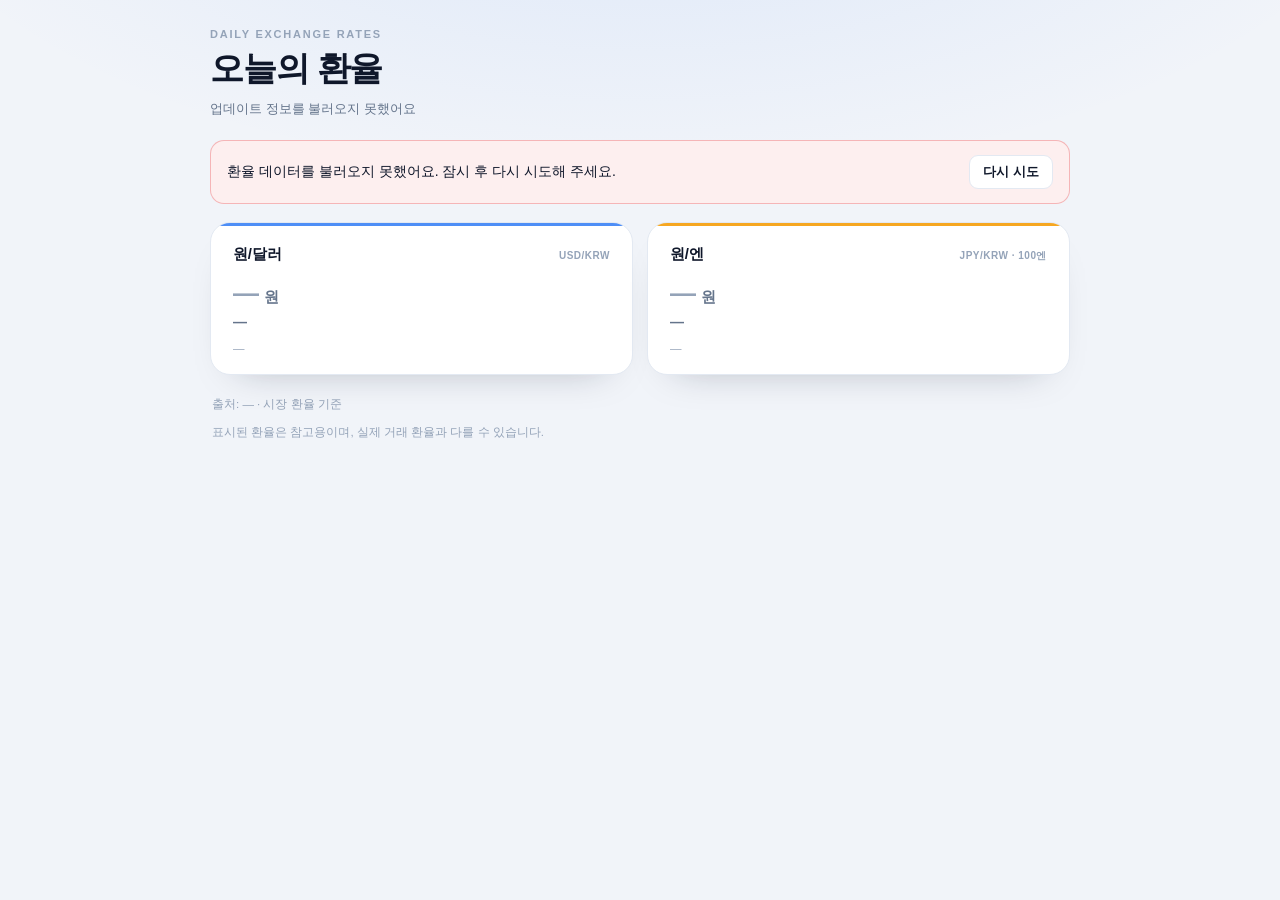
==== site/index.html @ 8db801b7 "feat: add 1-year and 3-year rate history" ====
<!doctype html>
<html lang="ko">
  <head>
    <meta charset="utf-8" />
    <meta
      name="viewport"
      content="width=device-width, initial-scale=1, viewport-fit=cover"
    />
    <meta name="theme-color" content="#0b1220" />
    <meta name="apple-mobile-web-app-capable" content="yes" />
    <meta name="apple-mobile-web-app-title" content="오늘의 환율" />
    <meta
      name="apple-mobile-web-app-status-bar-style"
      content="black-translucent"
    />
    <meta
      name="description"
      content="원/달러와 원/엔(100엔) 환율을 매일 확인하는 대시보드"
    />
    <title>오늘의 환율</title>
    <link rel="manifest" href="manifest.webmanifest" />
    <link rel="icon" href="icon.svg" type="image/svg+xml" />
    <link rel="apple-touch-icon" href="apple-touch-icon.png" />
    <link rel="stylesheet" href="styles.css" />
  </head>
  <body>
    <main class="shell">
      <header class="hero">
        <div>
          <p class="eyebrow">DAILY EXCHANGE RATES</p>
          <h1>오늘의 환율</h1>
          <p class="stamp" id="stamp" aria-live="polite">불러오는 중…</p>
        </div>
        <span class="source-badge" id="source-badge" hidden></span>
      </header>

      <div class="error" id="error" role="alert" hidden>
        <span id="error-text">환율 데이터를 불러오지 못했어요.</span>
        <button type="button" id="retry">다시 시도</button>
      </div>

      <section class="cards" aria-label="오늘의 환율">
        <article class="card card--usd">
          <div class="card-head">
            <h2>원/달러</h2>
            <span class="code">USD/KRW</span>
          </div>
          <p class="rate">
            <span id="usd-rate" class="placeholder">—</span><span class="unit">원</span>
          </p>
          <p class="delta flat" id="usd-delta">—</p>
          <p class="card-meta" id="usd-meta">—</p>
        </article>

        <article class="card card--jpy">
          <div class="card-head">
            <h2>원/엔</h2>
            <span class="code">JPY/KRW · 100엔</span>
          </div>
          <p class="rate">
            <span id="jpy-rate" class="placeholder">—</span><span class="unit">원</span>
          </p>
          <p class="delta flat" id="jpy-delta">—</p>
          <p class="card-meta" id="jpy-meta">—</p>
        </article>
      </section>

      <section class="panel chart-panel" id="chart-panel" aria-label="환율 추이">
        <div class="panel-head">
          <div>
            <h2>최근 추이</h2>
            <p class="panel-sub" id="range-label">최근 30일</p>
          </div>
          <div class="segmented" role="group" aria-label="기간 선택">
            <button type="button" data-range="30" class="active">30일</button>
            <button type="button" data-range="90">90일</button>
            <button type="button" data-range="365">1년</button>
            <button type="button" data-range="1095">3년</button>
          </div>
        </div>

        <div class="chart-block">
          <div class="chart-head">
            <p class="chart-name">
              <span class="dot dot--usd"></span>
              <span>원/달러</span>
              <strong id="legend-usd">—</strong>
            </p>
            <p class="chart-range" id="range-usd">—</p>
          </div>
          <div class="chart-wrap">
            <svg
              id="chart-usd"
              class="chart-svg"
              role="img"
              aria-label="원/달러 최근 환율 추이 선 그래프"
              viewBox="0 0 720 180"
            ></svg>
            <div class="chart-tooltip" id="tooltip-usd" hidden></div>
            <p class="chart-empty" id="empty-usd" hidden>
              표시할 데이터가 아직 충분하지 않아요.
            </p>
          </div>
        </div>

        <div class="chart-block">
          <div class="chart-head">
            <p class="chart-name">
              <span class="dot dot--jpy"></span>
              <span>원/엔</span>
              <span class="chart-unit">100엔</span>
              <strong id="legend-jpy">—</strong>
            </p>
            <p class="chart-range" id="range-jpy">—</p>
          </div>
          <div class="chart-wrap">
            <svg
              id="chart-jpy"
              class="chart-svg"
              role="img"
              aria-label="원/엔 최근 환율 추이 선 그래프"
              viewBox="0 0 720 180"
            ></svg>
            <div class="chart-tooltip" id="tooltip-jpy" hidden></div>
            <p class="chart-empty" id="empty-jpy" hidden>
              표시할 데이터가 아직 충분하지 않아요.
            </p>
          </div>
        </div>

        <div class="chart-axis">
          <span id="axis-start">—</span>
          <span id="axis-mid" hidden>—</span>
          <span id="axis-end">—</span>
        </div>
      </section>

      <footer class="foot">
        <p>
          출처: <span id="source-text">—</span> · 시장 환율 기준<br />
          <span id="source-note" hidden
            >ECB 고시환율을 사용했습니다. 실제 은행 매매기준율과 차이가 있을 수
            있습니다.</span
          >
        </p>
        <p>표시된 환율은 참고용이며, 실제 거래 환율과 다를 수 있습니다.</p>
      </footer>
    </main>

    <script src="app.js"></script>
  </body>
</html>
---- site/styles.css ----
:root {
  color-scheme: light dark;

  --bg: #f1f4f9;
  --bg-glow: rgba(59, 130, 246, 0.12);
  --panel: #ffffff;
  --panel-soft: #f6f8fc;
  --text: #0f172a;
  --muted: #64748b;
  --faint: #94a3b8;
  --border: #e3e9f2;
  --shadow: 0 18px 40px -28px rgba(15, 23, 42, 0.35);

  --up: #e5484d;
  --down: #2f6fed;
  --flat: #64748b;

  --usd: #3b82f6;
  --jpy: #f59e0b;

  --chart-grid: rgba(100, 116, 139, 0.18);
  --tooltip-bg: #0f172a;
  --tooltip-text: #f8fafc;

  --font: -apple-system, BlinkMacSystemFont, "Apple SD Gothic Neo",
    "Pretendard", "Noto Sans KR", "Segoe UI", sans-serif;
}

@media (prefers-color-scheme: dark) {
  :root {
    --bg: #08101d;
    --bg-glow: rgba(59, 130, 246, 0.18);
    --panel: #121b2b;
    --panel-soft: #172234;
    --text: #e8eefc;
    --muted: #96a5bd;
    --faint: #6f809c;
    --border: #233149;
    --shadow: 0 20px 45px -30px rgba(0, 0, 0, 0.9);

    --up: #ff6369;
    --down: #6b9bff;
    --flat: #96a5bd;

    --usd: #60a5fa;
    --jpy: #fbbf24;

    --chart-grid: rgba(150, 165, 189, 0.16);
    --tooltip-bg: #e8eefc;
    --tooltip-text: #0f172a;
  }
}

* {
  box-sizing: border-box;
}

html {
  -webkit-text-size-adjust: 100%;
}

body {
  margin: 0;
  min-height: 100vh;
  font-family: var(--font);
  color: var(--text);
  background:
    radial-gradient(1100px 520px at 50% -180px, var(--bg-glow), transparent 70%),
    var(--bg);
  -webkit-font-smoothing: antialiased;
  -webkit-tap-highlight-color: transparent;
}

button {
  font: inherit;
  color: inherit;
  cursor: pointer;
}

.shell {
  width: 100%;
  max-width: 900px;
  margin: 0 auto;
  padding-top: max(28px, env(safe-area-inset-top));
  padding-right: max(20px, env(safe-area-inset-right));
  padding-bottom: max(36px, env(safe-area-inset-bottom));
  padding-left: max(20px, env(safe-area-inset-left));
}

/* Header */

.hero {
  display: flex;
  align-items: flex-start;
  justify-content: space-between;
  gap: 16px;
  margin-bottom: 22px;
}

.eyebrow {
  margin: 0 0 6px;
  font-size: 11px;
  font-weight: 700;
  letter-spacing: 0.16em;
  color: var(--faint);
}

h1 {
  margin: 0;
  font-size: clamp(27px, 5vw, 34px);
  font-weight: 750;
  letter-spacing: -0.035em;
}

.stamp {
  margin: 8px 0 0;
  font-size: 13px;
  color: var(--muted);
  font-variant-numeric: tabular-nums;
}

.source-badge {
  flex: none;
  margin-top: 6px;
  padding: 6px 11px;
  border: 1px solid var(--border);
  border-radius: 999px;
  background: var(--panel);
  font-size: 11px;
  font-weight: 650;
  color: var(--muted);
  white-space: nowrap;
}

/* Error banner */

.error {
  display: flex;
  flex-wrap: wrap;
  align-items: center;
  justify-content: space-between;
  gap: 12px;
  margin-bottom: 18px;
  padding: 14px 16px;
  border: 1px solid color-mix(in srgb, var(--up) 35%, transparent);
  border-radius: 14px;
  background: color-mix(in srgb, var(--up) 9%, var(--panel));
  color: var(--text);
  font-size: 14px;
}

.error button {
  padding: 7px 13px;
  border: 1px solid var(--border);
  border-radius: 9px;
  background: var(--panel);
  font-size: 13px;
  font-weight: 650;
}

/* Rate cards */

.cards {
  display: grid;
  grid-template-columns: repeat(2, minmax(0, 1fr));
  gap: 14px;
}

.card {
  position: relative;
  overflow: hidden;
  padding: 22px 22px 20px;
  border: 1px solid var(--border);
  border-radius: 20px;
  background: var(--panel);
  box-shadow: var(--shadow);
}

.card::before {
  content: "";
  position: absolute;
  inset: 0 0 auto;
  height: 3px;
  background: var(--accent);
  opacity: 0.9;
}

.card--usd {
  --accent: var(--usd);
}

.card--jpy {
  --accent: var(--jpy);
}

.card-head {
  display: flex;
  align-items: baseline;
  justify-content: space-between;
  gap: 8px;
}

.card-head h2 {
  margin: 0;
  font-size: 15px;
  font-weight: 700;
  letter-spacing: -0.01em;
}

.code {
  font-size: 10px;
  font-weight: 650;
  letter-spacing: 0.05em;
  color: var(--faint);
  white-space: nowrap;
}

.rate {
  display: flex;
  align-items: baseline;
  gap: 5px;
  margin: 16px 0 8px;
  font-size: clamp(33px, 7vw, 44px);
  font-weight: 750;
  letter-spacing: -0.04em;
  line-height: 1;
  font-variant-numeric: tabular-nums;
}

.unit {
  font-size: 15px;
  font-weight: 600;
  color: var(--muted);
  letter-spacing: 0;
}

.rate .placeholder {
  font-size: 26px;
  font-weight: 650;
  color: var(--faint);
  letter-spacing: 0;
}

.delta {
  margin: 0;
  font-size: 14px;
  font-weight: 650;
  font-variant-numeric: tabular-nums;
}

.delta.up {
  color: var(--up);
}

.delta.down {
  color: var(--down);
}

.delta.flat {
  color: var(--flat);
}

.delta .pct {
  font-weight: 500;
  opacity: 0.85;
}

.card-meta {
  margin: 12px 0 0;
  font-size: 11.5px;
  color: var(--faint);
  font-variant-numeric: tabular-nums;
}

/* Chart panel */

.panel {
  margin-top: 14px;
  padding: 20px;
  border: 1px solid var(--border);
  border-radius: 20px;
  background: var(--panel);
  box-shadow: var(--shadow);
}

.panel-head {
  display: flex;
  flex-wrap: wrap;
  align-items: center;
  justify-content: space-between;
  gap: 14px;
}

.panel-head h2 {
  margin: 0;
  font-size: 16px;
  font-weight: 700;
  letter-spacing: -0.015em;
}

.panel-sub {
  margin: 5px 0 0;
  font-size: 12px;
  color: var(--faint);
}

.segmented {
  display: inline-flex;
  padding: 3px;
  margin-left: auto;
  border-radius: 10px;
  background: var(--panel-soft);
  border: 1px solid var(--border);
}

.segmented button {
  padding: 6px 13px;
  border: 0;
  border-radius: 7px;
  background: transparent;
  color: var(--muted);
  font-size: 12.5px;
  font-weight: 650;
  transition: background 0.15s ease, color 0.15s ease;
}

.segmented button.active {
  background: var(--panel);
  color: var(--text);
  box-shadow: 0 1px 4px rgba(15, 23, 42, 0.12);
}

[hidden] {
  display: none !important;
}

/* Chart blocks */

.chart-block {
  margin-top: 20px;
}

.chart-head {
  display: flex;
  align-items: baseline;
  justify-content: space-between;
  gap: 10px;
  margin-bottom: 2px;
}

.chart-name {
  display: flex;
  align-items: baseline;
  gap: 7px;
  margin: 0;
  font-size: 12.5px;
  font-weight: 650;
  color: var(--muted);
}

.chart-name strong {
  margin-left: 2px;
  font-size: 14px;
  font-weight: 750;
  color: var(--text);
  letter-spacing: -0.01em;
  font-variant-numeric: tabular-nums;
}

.chart-unit {
  font-size: 10px;
  font-weight: 650;
  color: var(--faint);
  letter-spacing: 0.02em;
}

.chart-range {
  margin: 0;
  font-size: 10.5px;
  color: var(--faint);
  font-variant-numeric: tabular-nums;
  white-space: nowrap;
}

.dot {
  width: 8px;
  height: 8px;
  border-radius: 50%;
  flex: none;
  align-self: center;
}

.dot--usd {
  background: var(--usd);
}

.dot--jpy {
  background: var(--jpy);
}

.chart-wrap {
  position: relative;
  margin-top: 2px;
}

.chart-svg {
  display: block;
  width: 100%;
  height: auto;
  aspect-ratio: 720 / 180;
  touch-action: pan-y;
  overflow: visible;
}

.chart-tooltip {
  position: absolute;
  top: 0;
  transform: translate(-50%, 0);
  min-width: 148px;
  padding: 9px 11px;
  border-radius: 10px;
  background: var(--tooltip-bg);
  color: var(--tooltip-text);
  font-size: 11.5px;
  line-height: 1.5;
  font-variant-numeric: tabular-nums;
  pointer-events: none;
  z-index: 2;
  box-shadow: 0 10px 25px -12px rgba(0, 0, 0, 0.5);
}

.chart-tooltip .tt-date {
  display: block;
  margin-bottom: 4px;
  font-weight: 700;
  opacity: 0.75;
}

.chart-tooltip .tt-row {
  display: flex;
  justify-content: space-between;
  gap: 14px;
}

.chart-tooltip .tt-label {
  opacity: 0.72;
}

.chart-empty {
  margin: 0;
  padding: 44px 0;
  text-align: center;
  color: var(--faint);
  font-size: 13px;
}

.chart-axis {
  display: flex;
  justify-content: space-between;
  gap: 8px;
  margin-top: 2px;
  padding: 0 2px;
  font-size: 11px;
  color: var(--faint);
  font-variant-numeric: tabular-nums;
}

.chart-axis span {
  white-space: nowrap;
}

#axis-mid {
  text-align: center;
}

/* Footer */

.foot {
  margin: 20px 2px 0;
  font-size: 11.5px;
  line-height: 1.7;
  color: var(--faint);
}

.foot p {
  margin: 0 0 8px;
}

.foot p:last-child {
  margin-bottom: 0;
}

/* Responsive */

@media (max-width: 620px) {
  .shell {
    padding-top: max(20px, env(safe-area-inset-top));
    padding-right: max(16px, env(safe-area-inset-right));
    padding-left: max(16px, env(safe-area-inset-left));
  }

  .cards {
    grid-template-columns: 1fr;
  }

  .card {
    padding: 19px 19px 17px;
  }

  .panel {
    padding: 16px;
  }
}

@media (max-width: 430px) {
  .segmented {
    width: 100%;
  }

  .segmented button {
    flex: 1;
  }
}

@media (prefers-reduced-motion: reduce) {
  * {
    transition: none !important;
  }
}
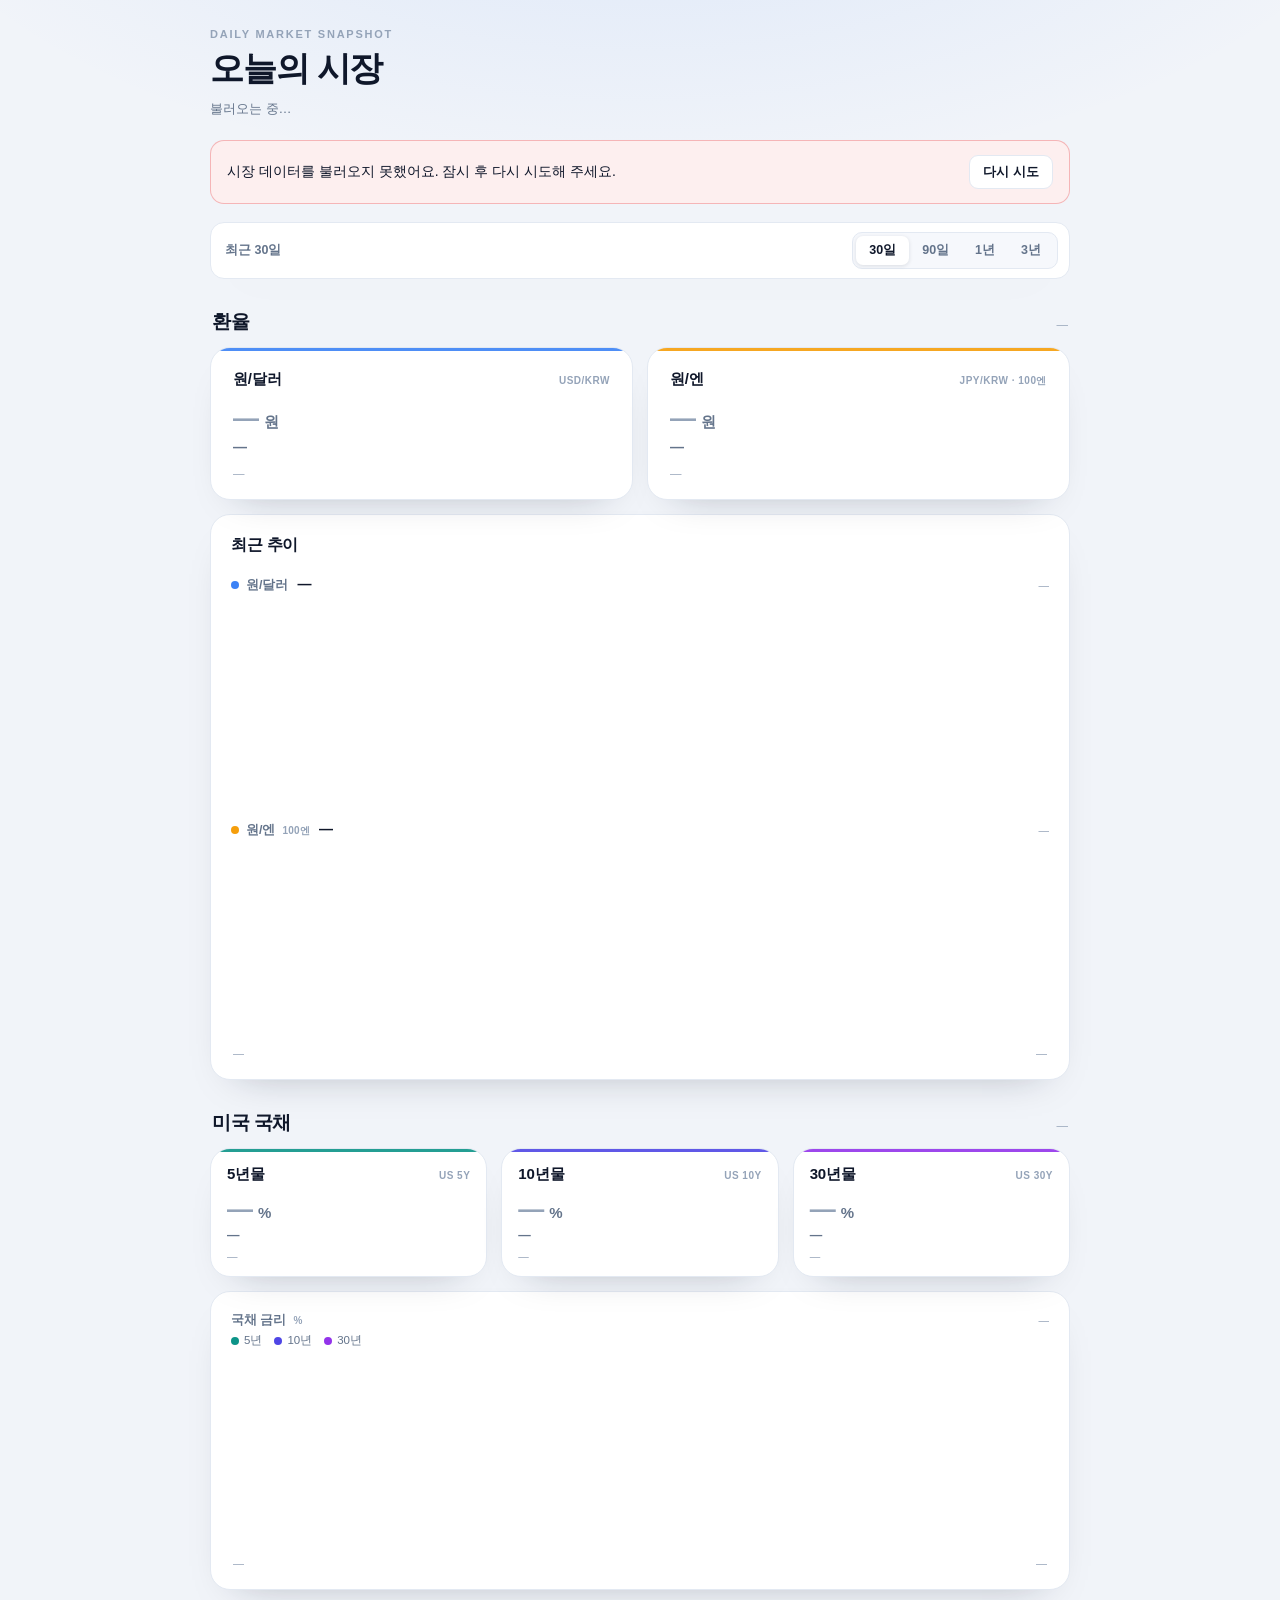
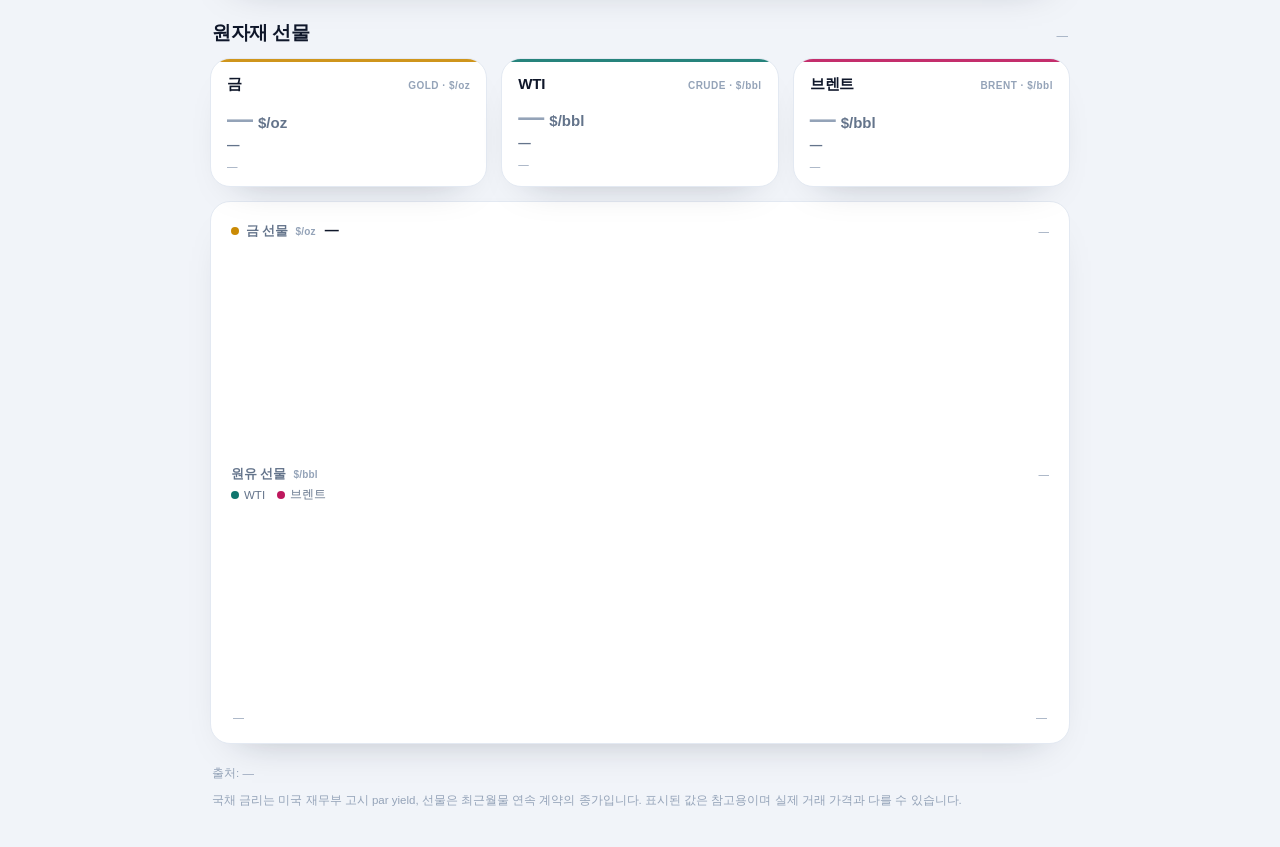
==== commit a3d817db: "feat: add Treasury yields and commodity futures dashboard" ====
--- a/site/index.html
+++ b/site/index.html
@@ -8,16 +8,16 @@
     />
     <meta name="theme-color" content="#0b1220" />
     <meta name="apple-mobile-web-app-capable" content="yes" />
-    <meta name="apple-mobile-web-app-title" content="오늘의 환율" />
+    <meta name="apple-mobile-web-app-title" content="오늘의 시장" />
     <meta
       name="apple-mobile-web-app-status-bar-style"
       content="black-translucent"
     />
     <meta
       name="description"
-      content="원/달러와 원/엔(100엔) 환율을 매일 확인하는 대시보드"
+      content="환율, 미국 국채 금리, 금과 원유 선물을 매일 확인하는 대시보드"
     />
-    <title>오늘의 환율</title>
+    <title>오늘의 시장</title>
     <link rel="manifest" href="manifest.webmanifest" />
     <link rel="icon" href="icon.svg" type="image/svg+xml" />
     <link rel="apple-touch-icon" href="apple-touch-icon.png" />
@@ -27,123 +27,336 @@
     <main class="shell">
       <header class="hero">
         <div>
-          <p class="eyebrow">DAILY EXCHANGE RATES</p>
-          <h1>오늘의 환율</h1>
+          <p class="eyebrow">DAILY MARKET SNAPSHOT</p>
+          <h1>오늘의 시장</h1>
           <p class="stamp" id="stamp" aria-live="polite">불러오는 중…</p>
         </div>
-        <span class="source-badge" id="source-badge" hidden></span>
       </header>
 
       <div class="error" id="error" role="alert" hidden>
-        <span id="error-text">환율 데이터를 불러오지 못했어요.</span>
+        <span id="error-text">시장 데이터를 불러오지 못했어요.</span>
         <button type="button" id="retry">다시 시도</button>
       </div>
 
-      <section class="cards" aria-label="오늘의 환율">
-        <article class="card card--usd">
-          <div class="card-head">
-            <h2>원/달러</h2>
-            <span class="code">USD/KRW</span>
-          </div>
-          <p class="rate">
-            <span id="usd-rate" class="placeholder">—</span><span class="unit">원</span>
-          </p>
-          <p class="delta flat" id="usd-delta">—</p>
-          <p class="card-meta" id="usd-meta">—</p>
-        </article>
-
-        <article class="card card--jpy">
-          <div class="card-head">
-            <h2>원/엔</h2>
-            <span class="code">JPY/KRW · 100엔</span>
-          </div>
-          <p class="rate">
-            <span id="jpy-rate" class="placeholder">—</span><span class="unit">원</span>
-          </p>
-          <p class="delta flat" id="jpy-delta">—</p>
-          <p class="card-meta" id="jpy-meta">—</p>
-        </article>
+      <section class="toolbar" aria-label="차트 기간">
+        <p class="toolbar-label" id="range-label">최근 30일</p>
+        <div class="segmented" role="group" aria-label="기간 선택">
+          <button type="button" data-range="30" class="active">30일</button>
+          <button type="button" data-range="90">90일</button>
+          <button type="button" data-range="365">1년</button>
+          <button type="button" data-range="1095">3년</button>
+        </div>
       </section>
 
-      <section class="panel chart-panel" id="chart-panel" aria-label="환율 추이">
-        <div class="panel-head">
-          <div>
-            <h2>최근 추이</h2>
-            <p class="panel-sub" id="range-label">최근 30일</p>
-          </div>
-          <div class="segmented" role="group" aria-label="기간 선택">
-            <button type="button" data-range="30" class="active">30일</button>
-            <button type="button" data-range="90">90일</button>
-            <button type="button" data-range="365">1년</button>
-            <button type="button" data-range="1095">3년</button>
-          </div>
-        </div>
-
-        <div class="chart-block">
-          <div class="chart-head">
-            <p class="chart-name">
-              <span class="dot dot--usd"></span>
-              <span>원/달러</span>
-              <strong id="legend-usd">—</strong>
-            </p>
-            <p class="chart-range" id="range-usd">—</p>
-          </div>
-          <div class="chart-wrap">
-            <svg
-              id="chart-usd"
-              class="chart-svg"
-              role="img"
-              aria-label="원/달러 최근 환율 추이 선 그래프"
-              viewBox="0 0 720 180"
-            ></svg>
-            <div class="chart-tooltip" id="tooltip-usd" hidden></div>
-            <p class="chart-empty" id="empty-usd" hidden>
-              표시할 데이터가 아직 충분하지 않아요.
-            </p>
-          </div>
-        </div>
-
-        <div class="chart-block">
-          <div class="chart-head">
-            <p class="chart-name">
-              <span class="dot dot--jpy"></span>
-              <span>원/엔</span>
-              <span class="chart-unit">100엔</span>
-              <strong id="legend-jpy">—</strong>
-            </p>
-            <p class="chart-range" id="range-jpy">—</p>
-          </div>
-          <div class="chart-wrap">
-            <svg
-              id="chart-jpy"
-              class="chart-svg"
-              role="img"
-              aria-label="원/엔 최근 환율 추이 선 그래프"
-              viewBox="0 0 720 180"
-            ></svg>
-            <div class="chart-tooltip" id="tooltip-jpy" hidden></div>
-            <p class="chart-empty" id="empty-jpy" hidden>
-              표시할 데이터가 아직 충분하지 않아요.
-            </p>
-          </div>
-        </div>
-
-        <div class="chart-axis">
-          <span id="axis-start">—</span>
-          <span id="axis-mid" hidden>—</span>
-          <span id="axis-end">—</span>
+      <section class="section" aria-labelledby="fx-title">
+        <div class="section-head">
+          <div class="section-title">
+            <h2 id="fx-title">환율</h2>
+            <span class="stale-badge" id="fx-stale" hidden>갱신 지연</span>
+          </div>
+          <p class="section-sub" id="fx-asof">—</p>
+        </div>
+
+        <div class="cards">
+          <article class="card card--usd">
+            <div class="card-head">
+              <h3>원/달러</h3>
+              <span class="code">USD/KRW</span>
+            </div>
+            <p class="rate">
+              <span id="usd-rate" class="placeholder">—</span
+              ><span class="unit">원</span>
+            </p>
+            <p class="delta flat" id="usd-delta">—</p>
+            <p class="card-meta" id="usd-meta">—</p>
+          </article>
+
+          <article class="card card--jpy">
+            <div class="card-head">
+              <h3>원/엔</h3>
+              <span class="code">JPY/KRW · 100엔</span>
+            </div>
+            <p class="rate">
+              <span id="jpy-rate" class="placeholder">—</span
+              ><span class="unit">원</span>
+            </p>
+            <p class="delta flat" id="jpy-delta">—</p>
+            <p class="card-meta" id="jpy-meta">—</p>
+          </article>
+        </div>
+
+        <div class="panel chart-panel" aria-label="환율 추이">
+          <div class="panel-head">
+            <h3>최근 추이</h3>
+          </div>
+
+          <div class="chart-block">
+            <div class="chart-head">
+              <p class="chart-name">
+                <span class="dot dot--usd"></span>
+                <span>원/달러</span>
+                <strong id="legend-usd">—</strong>
+              </p>
+              <p class="chart-range" id="range-usd">—</p>
+            </div>
+            <div class="chart-wrap">
+              <svg
+                id="chart-usd"
+                class="chart-svg"
+                role="img"
+                aria-label="원/달러 최근 환율 추이 선 그래프"
+                viewBox="0 0 720 180"
+              ></svg>
+              <div class="chart-tooltip" id="tooltip-usd" hidden></div>
+              <p class="chart-empty" id="empty-usd" hidden>
+                표시할 데이터가 아직 충분하지 않아요.
+              </p>
+            </div>
+          </div>
+
+          <div class="chart-block">
+            <div class="chart-head">
+              <p class="chart-name">
+                <span class="dot dot--jpy"></span>
+                <span>원/엔</span>
+                <span class="chart-unit">100엔</span>
+                <strong id="legend-jpy">—</strong>
+              </p>
+              <p class="chart-range" id="range-jpy">—</p>
+            </div>
+            <div class="chart-wrap">
+              <svg
+                id="chart-jpy"
+                class="chart-svg"
+                role="img"
+                aria-label="원/엔 최근 환율 추이 선 그래프"
+                viewBox="0 0 720 180"
+              ></svg>
+              <div class="chart-tooltip" id="tooltip-jpy" hidden></div>
+              <p class="chart-empty" id="empty-jpy" hidden>
+                표시할 데이터가 아직 충분하지 않아요.
+              </p>
+            </div>
+          </div>
+
+          <div class="chart-axis" aria-hidden="true">
+            <span id="axis-fx-start">—</span>
+            <span class="axis-mid" id="axis-fx-mid" hidden>—</span>
+            <span id="axis-fx-end">—</span>
+          </div>
+        </div>
+      </section>
+
+      <section class="section" aria-labelledby="yields-title">
+        <div class="section-head">
+          <div class="section-title">
+            <h2 id="yields-title">미국 국채</h2>
+            <span class="stale-badge" id="yields-stale" hidden>갱신 지연</span>
+          </div>
+          <p class="section-sub" id="yields-asof">—</p>
+        </div>
+
+        <div class="cards cards--three">
+          <article class="card card--compact card--y5">
+            <div class="card-head">
+              <h3>5년물</h3>
+              <span class="code">US 5Y</span>
+            </div>
+            <p class="rate">
+              <span id="y5-rate" class="placeholder">—</span
+              ><span class="unit">%</span>
+            </p>
+            <p class="delta flat" id="y5-delta">—</p>
+            <p class="card-meta" id="y5-meta">—</p>
+          </article>
+
+          <article class="card card--compact card--y10">
+            <div class="card-head">
+              <h3>10년물</h3>
+              <span class="code">US 10Y</span>
+            </div>
+            <p class="rate">
+              <span id="y10-rate" class="placeholder">—</span
+              ><span class="unit">%</span>
+            </p>
+            <p class="delta flat" id="y10-delta">—</p>
+            <p class="card-meta" id="y10-meta">—</p>
+          </article>
+
+          <article class="card card--compact card--y30">
+            <div class="card-head">
+              <h3>30년물</h3>
+              <span class="code">US 30Y</span>
+            </div>
+            <p class="rate">
+              <span id="y30-rate" class="placeholder">—</span
+              ><span class="unit">%</span>
+            </p>
+            <p class="delta flat" id="y30-delta">—</p>
+            <p class="card-meta" id="y30-meta">—</p>
+          </article>
+        </div>
+
+        <div class="panel chart-panel" aria-label="미국 국채 금리 추이">
+          <div class="chart-block">
+            <div class="chart-head">
+              <p class="chart-name">
+                <span>국채 금리</span>
+                <span class="chart-unit">%</span>
+              </p>
+              <p class="chart-range" id="range-yields">—</p>
+            </div>
+            <div class="chart-legend" aria-hidden="true">
+              <span><i class="dot dot--y5"></i>5년</span>
+              <span><i class="dot dot--y10"></i>10년</span>
+              <span><i class="dot dot--y30"></i>30년</span>
+            </div>
+            <div class="chart-wrap">
+              <svg
+                id="chart-yields"
+                class="chart-svg"
+                role="img"
+                aria-label="미국 국채 5년, 10년, 30년 금리 추이 선 그래프"
+                viewBox="0 0 720 180"
+              ></svg>
+              <div class="chart-tooltip" id="tooltip-yields" hidden></div>
+              <p class="chart-empty" id="empty-yields" hidden>
+                표시할 데이터가 아직 충분하지 않아요.
+              </p>
+            </div>
+          </div>
+
+          <div class="chart-axis" aria-hidden="true">
+            <span id="axis-yields-start">—</span>
+            <span class="axis-mid" id="axis-yields-mid" hidden>—</span>
+            <span id="axis-yields-end">—</span>
+          </div>
+        </div>
+      </section>
+
+      <section class="section" aria-labelledby="futures-title">
+        <div class="section-head">
+          <div class="section-title">
+            <h2 id="futures-title">원자재 선물</h2>
+            <span class="stale-badge" id="futures-stale" hidden>갱신 지연</span>
+          </div>
+          <p class="section-sub" id="futures-asof">—</p>
+        </div>
+
+        <div class="cards cards--three">
+          <article class="card card--compact card--gold">
+            <div class="card-head">
+              <h3>금</h3>
+              <span class="code">GOLD · $/oz</span>
+            </div>
+            <p class="rate">
+              <span id="gold-rate" class="placeholder">—</span
+              ><span class="unit">$/oz</span>
+            </p>
+            <p class="delta flat" id="gold-delta">—</p>
+            <p class="card-meta" id="gold-meta">—</p>
+          </article>
+
+          <article class="card card--compact card--wti">
+            <div class="card-head">
+              <h3>WTI</h3>
+              <span class="code">CRUDE · $/bbl</span>
+            </div>
+            <p class="rate">
+              <span id="wti-rate" class="placeholder">—</span
+              ><span class="unit">$/bbl</span>
+            </p>
+            <p class="delta flat" id="wti-delta">—</p>
+            <p class="card-meta" id="wti-meta">—</p>
+          </article>
+
+          <article class="card card--compact card--brent">
+            <div class="card-head">
+              <h3>브렌트</h3>
+              <span class="code">BRENT · $/bbl</span>
+            </div>
+            <p class="rate">
+              <span id="brent-rate" class="placeholder">—</span
+              ><span class="unit">$/bbl</span>
+            </p>
+            <p class="delta flat" id="brent-delta">—</p>
+            <p class="card-meta" id="brent-meta">—</p>
+          </article>
+        </div>
+
+        <div class="panel chart-panel" aria-label="원자재 선물 추이">
+          <div class="chart-block">
+            <div class="chart-head">
+              <p class="chart-name">
+                <span class="dot dot--gold"></span>
+                <span>금 선물</span>
+                <span class="chart-unit">$/oz</span>
+                <strong id="legend-gold">—</strong>
+              </p>
+              <p class="chart-range" id="range-gold">—</p>
+            </div>
+            <div class="chart-wrap">
+              <svg
+                id="chart-gold"
+                class="chart-svg"
+                role="img"
+                aria-label="금 선물 가격 추이 선 그래프"
+                viewBox="0 0 720 180"
+              ></svg>
+              <div class="chart-tooltip" id="tooltip-gold" hidden></div>
+              <p class="chart-empty" id="empty-gold" hidden>
+                표시할 데이터가 아직 충분하지 않아요.
+              </p>
+            </div>
+          </div>
+
+          <div class="chart-block">
+            <div class="chart-head">
+              <p class="chart-name">
+                <span>원유 선물</span>
+                <span class="chart-unit">$/bbl</span>
+              </p>
+              <p class="chart-range" id="range-oil">—</p>
+            </div>
+            <div class="chart-legend" aria-hidden="true">
+              <span><i class="dot dot--wti"></i>WTI</span>
+              <span><i class="dot dot--brent"></i>브렌트</span>
+            </div>
+            <div class="chart-wrap">
+              <svg
+                id="chart-oil"
+                class="chart-svg"
+                role="img"
+                aria-label="WTI와 브렌트 원유 선물 가격 추이 선 그래프"
+                viewBox="0 0 720 180"
+              ></svg>
+              <div class="chart-tooltip" id="tooltip-oil" hidden></div>
+              <p class="chart-empty" id="empty-oil" hidden>
+                표시할 데이터가 아직 충분하지 않아요.
+              </p>
+            </div>
+          </div>
+
+          <div class="chart-axis" aria-hidden="true">
+            <span id="axis-futures-start">—</span>
+            <span class="axis-mid" id="axis-futures-mid" hidden>—</span>
+            <span id="axis-futures-end">—</span>
+          </div>
         </div>
       </section>
 
       <footer class="foot">
         <p>
-          출처: <span id="source-text">—</span> · 시장 환율 기준<br />
+          출처: <span id="source-text">—</span><br />
           <span id="source-note" hidden
             >ECB 고시환율을 사용했습니다. 실제 은행 매매기준율과 차이가 있을 수
             있습니다.</span
           >
         </p>
-        <p>표시된 환율은 참고용이며, 실제 거래 환율과 다를 수 있습니다.</p>
+        <p>
+          국채 금리는 미국 재무부 고시 par yield, 선물은 최근월물 연속 계약의
+          종가입니다. 표시된 값은 참고용이며 실제 거래 가격과 다를 수 있습니다.
+        </p>
       </footer>
     </main>
 
--- a/site/styles.css
+++ b/site/styles.css
@@ -17,6 +17,13 @@
 
   --usd: #3b82f6;
   --jpy: #f59e0b;
+
+  --y5: #0d9488;
+  --y10: #4f46e5;
+  --y30: #9333ea;
+  --gold: #ca8a04;
+  --wti: #0f766e;
+  --brent: #be185d;
 
   --chart-grid: rgba(100, 116, 139, 0.18);
   --tooltip-bg: #0f172a;
@@ -45,6 +52,13 @@
     --usd: #60a5fa;
     --jpy: #fbbf24;
 
+    --y5: #2dd4bf;
+    --y10: #818cf8;
+    --y30: #c084fc;
+    --gold: #facc15;
+    --wti: #34d399;
+    --brent: #f472b6;
+
     --chart-grid: rgba(150, 165, 189, 0.16);
     --tooltip-bg: #e8eefc;
     --tooltip-text: #0f172a;
@@ -132,6 +146,79 @@
   white-space: nowrap;
 }
 
+/* Range toolbar and sections */
+
+.toolbar {
+  display: flex;
+  flex-wrap: wrap;
+  align-items: center;
+  justify-content: space-between;
+  gap: 10px 14px;
+  margin-bottom: 26px;
+  padding: 9px 11px 9px 14px;
+  border: 1px solid var(--border);
+  border-radius: 14px;
+  background: var(--panel);
+  box-shadow: var(--shadow);
+}
+
+.toolbar-label {
+  margin: 0;
+  font-size: 12.5px;
+  font-weight: 650;
+  color: var(--muted);
+}
+
+.section {
+  margin-top: 30px;
+}
+
+.section-head {
+  display: flex;
+  flex-wrap: wrap;
+  align-items: baseline;
+  justify-content: space-between;
+  gap: 4px 14px;
+  margin-bottom: 12px;
+  padding: 0 2px;
+}
+
+.section-title {
+  display: flex;
+  align-items: center;
+  gap: 8px;
+}
+
+.section-title h2 {
+  margin: 0;
+  font-size: 19px;
+  font-weight: 750;
+  letter-spacing: -0.025em;
+}
+
+.section-sub {
+  margin: 0;
+  font-size: 11.5px;
+  color: var(--faint);
+  font-variant-numeric: tabular-nums;
+}
+
+.stale-badge {
+  padding: 3px 8px;
+  border-radius: 999px;
+  background: color-mix(in srgb, #f59e0b 16%, var(--panel));
+  color: #b45309;
+  font-size: 10px;
+  font-weight: 700;
+  white-space: nowrap;
+}
+
+@media (prefers-color-scheme: dark) {
+  .stale-badge {
+    color: #fbbf24;
+  }
+}
+
 /* Error banner */
 
 .error {
@@ -166,6 +253,10 @@
   gap: 14px;
 }
 
+.cards--three {
+  grid-template-columns: repeat(3, minmax(0, 1fr));
+}
+
 .card {
   position: relative;
   overflow: hidden;
@@ -193,6 +284,48 @@
   --accent: var(--jpy);
 }
 
+.card--y5 {
+  --accent: var(--y5);
+}
+
+.card--y10 {
+  --accent: var(--y10);
+}
+
+.card--y30 {
+  --accent: var(--y30);
+}
+
+.card--gold {
+  --accent: var(--gold);
+}
+
+.card--wti {
+  --accent: var(--wti);
+}
+
+.card--brent {
+  --accent: var(--brent);
+}
+
+.card--compact {
+  padding: 16px 16px 14px;
+}
+
+.card--compact .rate {
+  font-size: clamp(23px, 4vw, 31px);
+  margin: 12px 0 6px;
+}
+
+.card--compact .delta {
+  font-size: 12.5px;
+}
+
+.card--compact .card-meta {
+  font-size: 10.5px;
+  margin-top: 8px;
+}
+
 .card-head {
   display: flex;
   align-items: baseline;
@@ -200,7 +333,7 @@
   gap: 8px;
 }
 
-.card-head h2 {
+.card-head h3 {
   margin: 0;
   font-size: 15px;
   font-weight: 700;
@@ -291,7 +424,8 @@
   gap: 14px;
 }
 
-.panel-head h2 {
+.panel-head h2,
+.panel-head h3 {
   margin: 0;
   font-size: 16px;
   font-weight: 700;
@@ -340,6 +474,10 @@
   margin-top: 20px;
 }
 
+.chart-panel > .chart-block:first-child {
+  margin-top: 0;
+}
+
 .chart-head {
   display: flex;
   align-items: baseline;
@@ -396,6 +534,45 @@
 
 .dot--jpy {
   background: var(--jpy);
+}
+
+.dot--y5 {
+  background: var(--y5);
+}
+
+.dot--y10 {
+  background: var(--y10);
+}
+
+.dot--y30 {
+  background: var(--y30);
+}
+
+.dot--gold {
+  background: var(--gold);
+}
+
+.dot--wti {
+  background: var(--wti);
+}
+
+.dot--brent {
+  background: var(--brent);
+}
+
+.chart-legend {
+  display: flex;
+  flex-wrap: wrap;
+  gap: 12px;
+  margin: 4px 0 2px;
+  font-size: 11.5px;
+  color: var(--muted);
+}
+
+.chart-legend span {
+  display: inline-flex;
+  align-items: center;
+  gap: 5px;
 }
 
 .chart-wrap {
@@ -446,6 +623,15 @@
   opacity: 0.72;
 }
 
+.chart-tooltip .tt-dot {
+  display: inline-block;
+  width: 7px;
+  height: 7px;
+  margin-right: 5px;
+  border-radius: 50%;
+  vertical-align: middle;
+}
+
 .chart-empty {
   margin: 0;
   padding: 44px 0;
@@ -469,7 +655,7 @@
   white-space: nowrap;
 }
 
-#axis-mid {
+.axis-mid {
   text-align: center;
 }
 
@@ -499,20 +685,76 @@
     padding-left: max(16px, env(safe-area-inset-left));
   }
 
-  .cards {
+  .cards:not(.cards--three) {
     grid-template-columns: 1fr;
+  }
+
+  .cards--three {
+    gap: 8px;
   }
 
   .card {
     padding: 19px 19px 17px;
   }
 
+  .card--compact {
+    padding: 12px 10px 11px;
+    border-radius: 15px;
+  }
+
+  .card--compact .card-head h3 {
+    font-size: 12px;
+  }
+
+  .card--compact .code {
+    display: none;
+  }
+
+  .card--compact .rate {
+    gap: 3px;
+    font-size: 16.5px;
+    margin: 10px 0 5px;
+  }
+
+  .card--compact .rate .unit {
+    font-size: 9px;
+  }
+
+  .card--compact .delta {
+    font-size: 11px;
+  }
+
+  .card--compact .delta .pct {
+    display: none;
+  }
+
+  .card--compact .card-meta {
+    display: none;
+  }
+
   .panel {
     padding: 16px;
   }
+
+  .chart-head {
+    flex-wrap: wrap;
+    row-gap: 1px;
+  }
+
+  .chart-name {
+    white-space: nowrap;
+  }
+
+  .chart-range {
+    margin-left: auto;
+  }
 }
 
 @media (max-width: 430px) {
+  .toolbar {
+    padding: 10px;
+  }
+
   .segmented {
     width: 100%;
   }
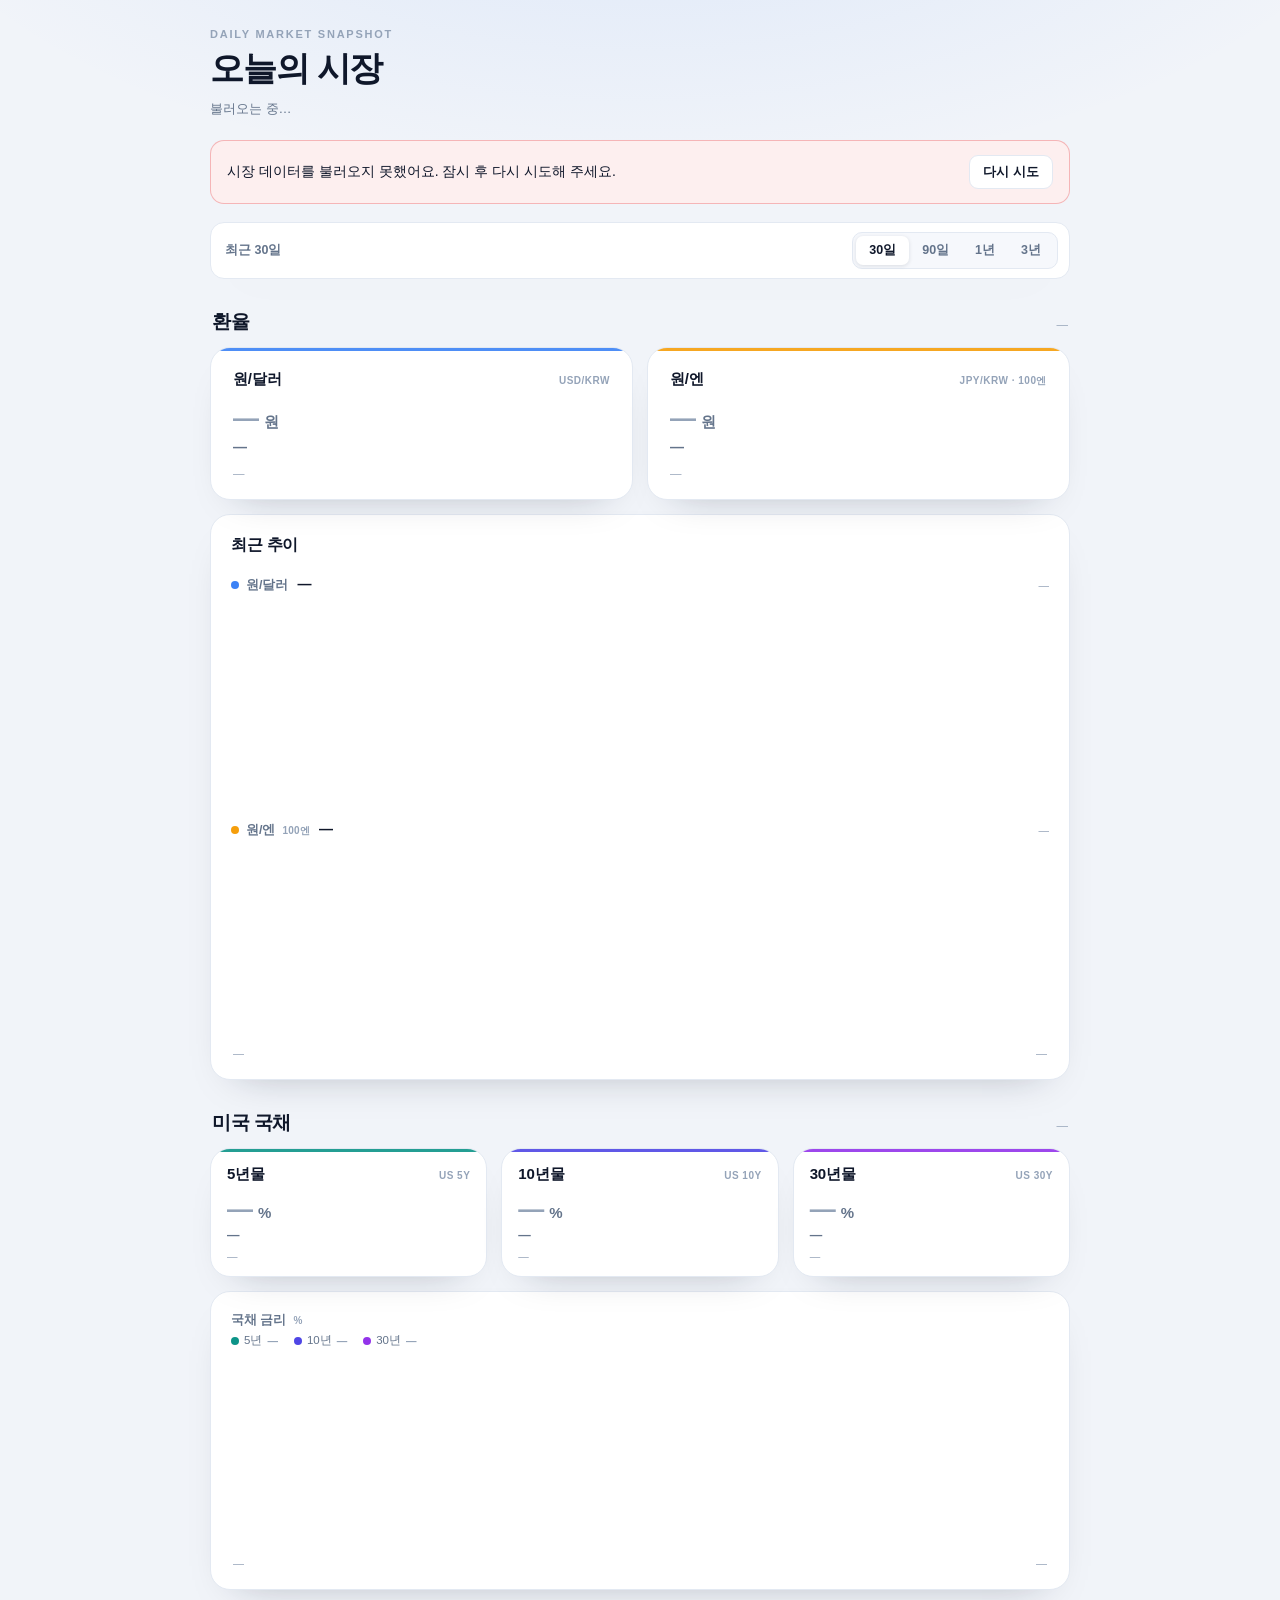
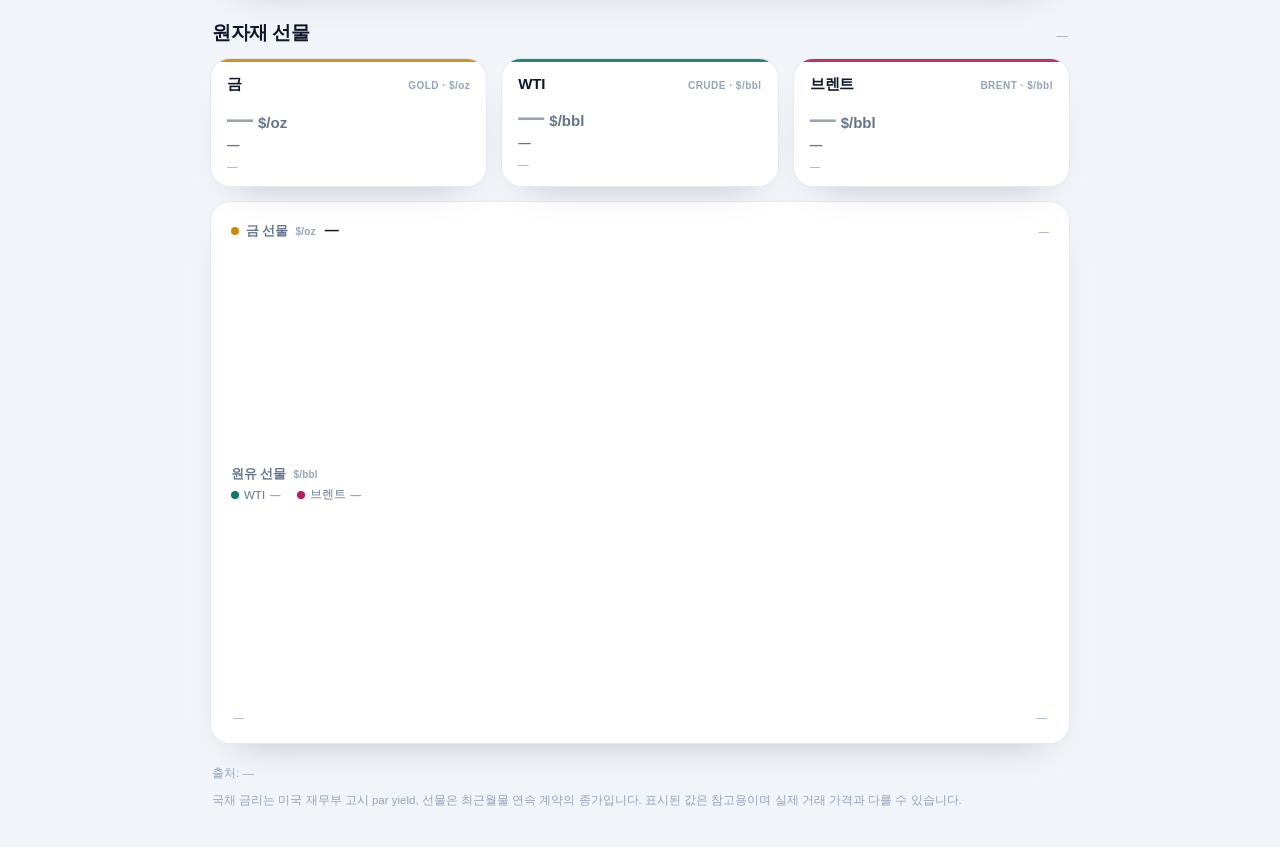
==== commit 6d59b836: "feat: show per-series min/max ranges in combined charts" ====
--- a/site/index.html
+++ b/site/index.html
@@ -204,12 +204,20 @@
                 <span>국채 금리</span>
                 <span class="chart-unit">%</span>
               </p>
-              <p class="chart-range" id="range-yields">—</p>
-            </div>
-            <div class="chart-legend" aria-hidden="true">
-              <span><i class="dot dot--y5"></i>5년</span>
-              <span><i class="dot dot--y10"></i>10년</span>
-              <span><i class="dot dot--y30"></i>30년</span>
+            </div>
+            <div class="chart-legend">
+              <span class="legend-item"
+                ><i class="dot dot--y5" aria-hidden="true"></i>5년
+                <b class="legend-range" id="rng-yields-us5y">—</b></span
+              >
+              <span class="legend-item"
+                ><i class="dot dot--y10" aria-hidden="true"></i>10년
+                <b class="legend-range" id="rng-yields-us10y">—</b></span
+              >
+              <span class="legend-item"
+                ><i class="dot dot--y30" aria-hidden="true"></i>30년
+                <b class="legend-range" id="rng-yields-us30y">—</b></span
+              >
             </div>
             <div class="chart-wrap">
               <svg
@@ -316,11 +324,16 @@
                 <span>원유 선물</span>
                 <span class="chart-unit">$/bbl</span>
               </p>
-              <p class="chart-range" id="range-oil">—</p>
-            </div>
-            <div class="chart-legend" aria-hidden="true">
-              <span><i class="dot dot--wti"></i>WTI</span>
-              <span><i class="dot dot--brent"></i>브렌트</span>
+            </div>
+            <div class="chart-legend">
+              <span class="legend-item"
+                ><i class="dot dot--wti" aria-hidden="true"></i>WTI
+                <b class="legend-range" id="rng-oil-wti">—</b></span
+              >
+              <span class="legend-item"
+                ><i class="dot dot--brent" aria-hidden="true"></i>브렌트
+                <b class="legend-range" id="rng-oil-brent">—</b></span
+              >
             </div>
             <div class="chart-wrap">
               <svg
--- a/site/styles.css
+++ b/site/styles.css
@@ -563,7 +563,7 @@
 .chart-legend {
   display: flex;
   flex-wrap: wrap;
-  gap: 12px;
+  gap: 6px 16px;
   margin: 4px 0 2px;
   font-size: 11.5px;
   color: var(--muted);
@@ -573,6 +573,17 @@
   display: inline-flex;
   align-items: center;
   gap: 5px;
+}
+
+.chart-legend .legend-item {
+  white-space: nowrap;
+}
+
+.chart-legend .legend-range {
+  color: var(--faint);
+  font-size: 10.5px;
+  font-weight: 650;
+  font-variant-numeric: tabular-nums;
 }
 
 .chart-wrap {
@@ -748,6 +759,15 @@
   .chart-range {
     margin-left: auto;
   }
+
+  .chart-legend {
+    gap: 5px 12px;
+    font-size: 11px;
+  }
+
+  .chart-legend .legend-range {
+    font-size: 10px;
+  }
 }
 
 @media (max-width: 430px) {
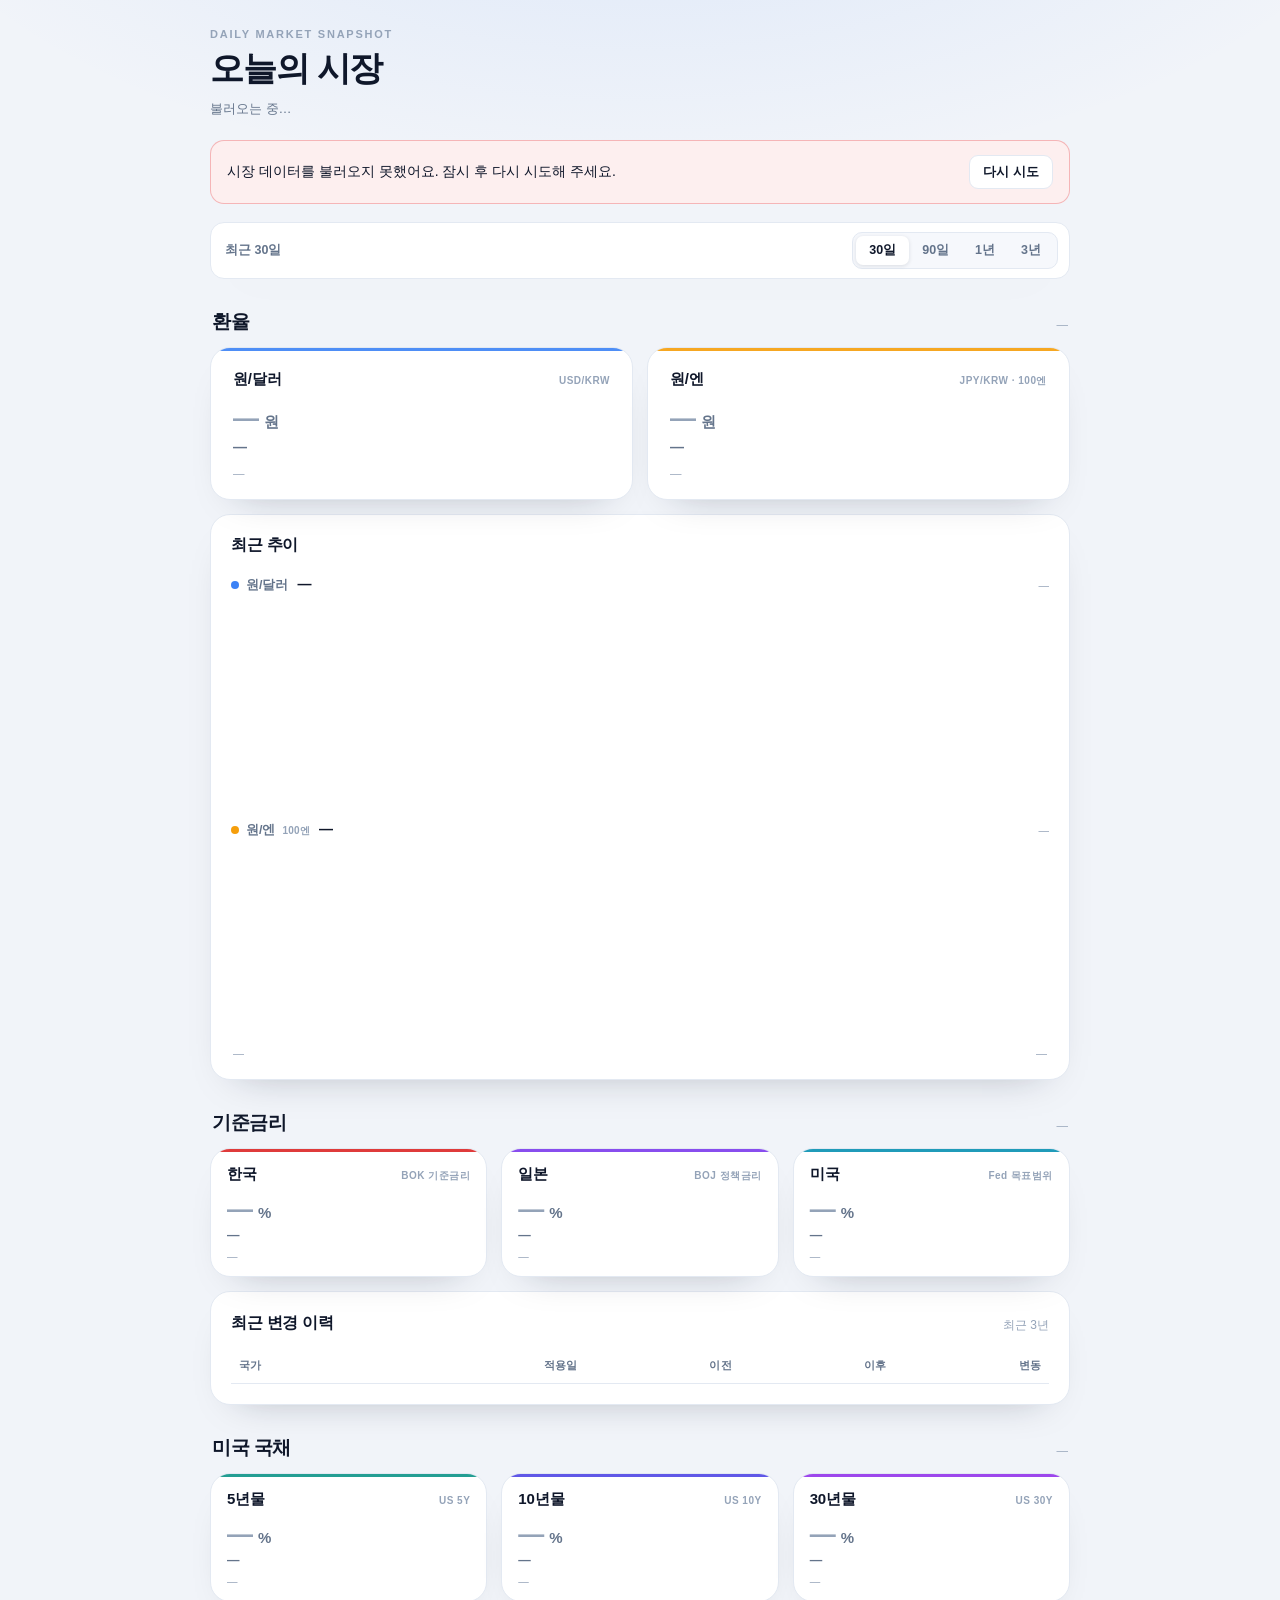
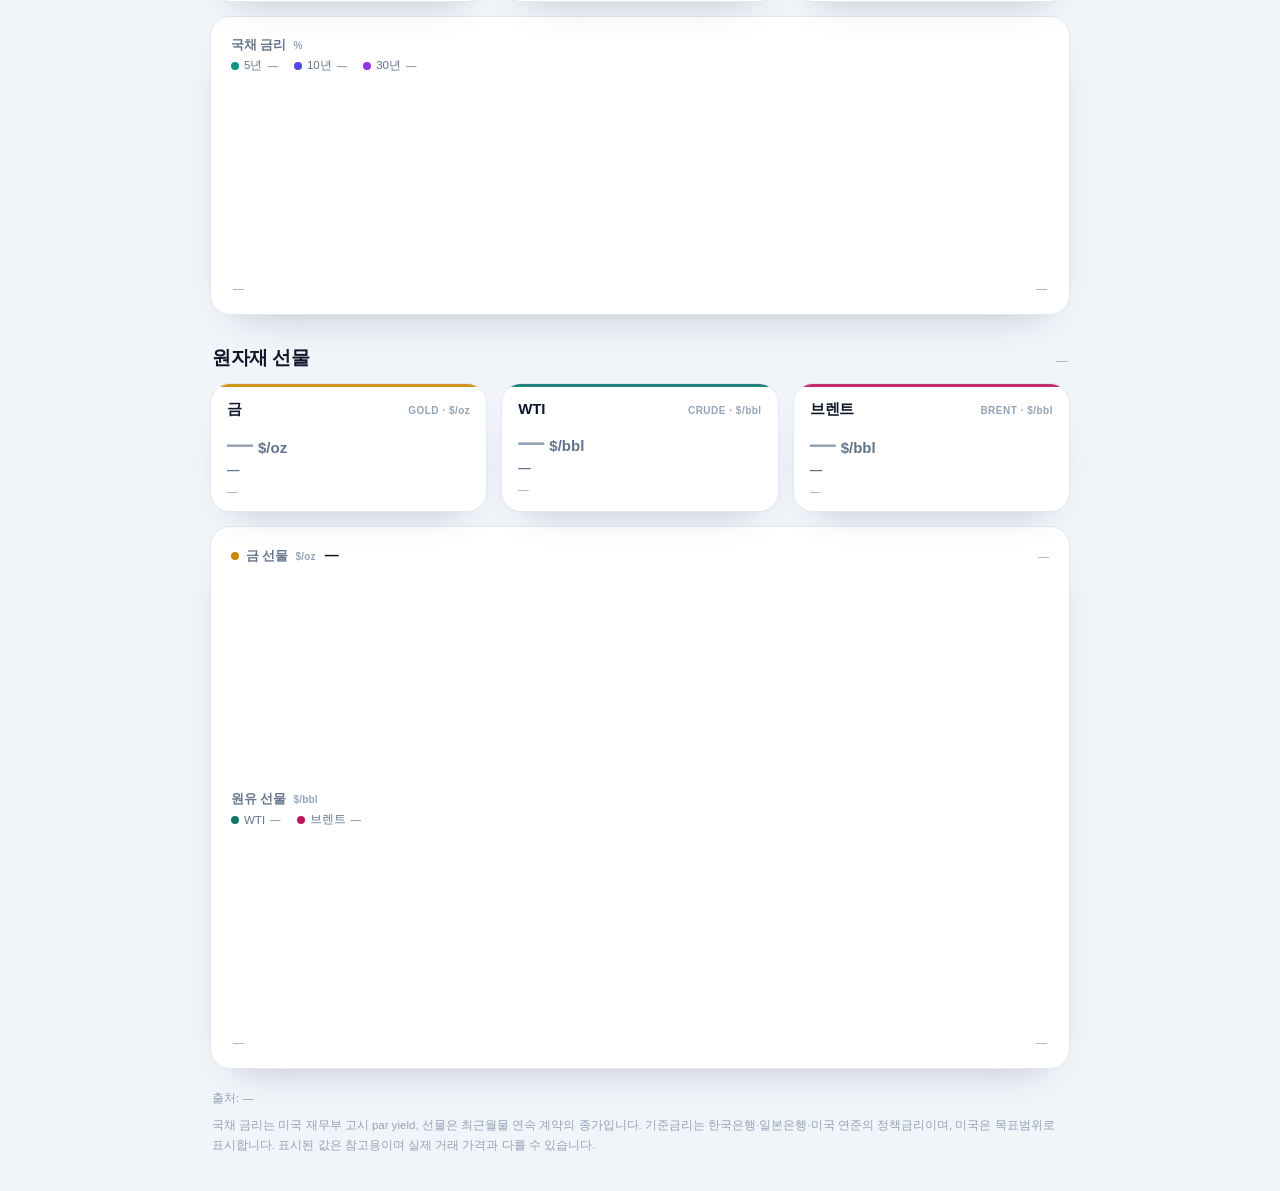
==== commit 3a52dcb4: "base rate for US, KOR, and JP are updated" ====
--- a/site/index.html
+++ b/site/index.html
@@ -15,7 +15,7 @@
     />
     <meta
       name="description"
-      content="환율, 미국 국채 금리, 금과 원유 선물을 매일 확인하는 대시보드"
+      content="환율, 기준금리, 미국 국채 금리, 금과 원유 선물을 매일 확인하는 대시보드"
     />
     <title>오늘의 시장</title>
     <link rel="manifest" href="manifest.webmanifest" />
@@ -147,6 +147,82 @@
         </div>
       </section>
 
+      <section class="section" aria-labelledby="policy-title">
+        <div class="section-head">
+          <div class="section-title">
+            <h2 id="policy-title">기준금리</h2>
+            <span class="stale-badge" id="policy-stale" hidden>갱신 지연</span>
+          </div>
+          <p class="section-sub" id="policy-asof">—</p>
+        </div>
+
+        <div class="cards cards--three">
+          <article class="card card--compact card--kr">
+            <div class="card-head">
+              <h3>한국</h3>
+              <span class="code">BOK 기준금리</span>
+            </div>
+            <p class="rate">
+              <span id="kr-rate" class="placeholder">—</span
+              ><span class="unit">%</span>
+            </p>
+            <p class="delta flat" id="kr-delta">—</p>
+            <p class="card-meta" id="kr-meta">—</p>
+          </article>
+
+          <article class="card card--compact card--jp">
+            <div class="card-head">
+              <h3>일본</h3>
+              <span class="code">BOJ 정책금리</span>
+            </div>
+            <p class="rate">
+              <span id="jp-rate" class="placeholder">—</span
+              ><span class="unit">%</span>
+            </p>
+            <p class="delta flat" id="jp-delta">—</p>
+            <p class="card-meta" id="jp-meta">—</p>
+          </article>
+
+          <article class="card card--compact card--us">
+            <div class="card-head">
+              <h3>미국</h3>
+              <span class="code">Fed 목표범위</span>
+            </div>
+            <p class="rate">
+              <span id="us-rate" class="placeholder">—</span
+              ><span class="unit">%</span>
+            </p>
+            <p class="delta flat" id="us-delta">—</p>
+            <p class="card-meta" id="us-meta">—</p>
+          </article>
+        </div>
+
+        <div class="panel policy-panel" aria-label="기준금리 변경 이력">
+          <div class="panel-head">
+            <h3>최근 변경 이력</h3>
+            <p class="panel-sub">최근 3년</p>
+          </div>
+
+          <div class="policy-table-wrap" id="policy-table-wrap">
+            <table class="policy-table">
+              <thead>
+                <tr>
+                  <th scope="col">국가</th>
+                  <th scope="col">적용일</th>
+                  <th scope="col">이전</th>
+                  <th scope="col">이후</th>
+                  <th scope="col">변동</th>
+                </tr>
+              </thead>
+              <tbody id="policy-history"></tbody>
+            </table>
+          </div>
+          <p class="chart-empty" id="policy-empty" hidden>
+            표시할 변경 이력이 아직 없어요.
+          </p>
+        </div>
+      </section>
+
       <section class="section" aria-labelledby="yields-title">
         <div class="section-head">
           <div class="section-title">
@@ -368,7 +444,9 @@
         </p>
         <p>
           국채 금리는 미국 재무부 고시 par yield, 선물은 최근월물 연속 계약의
-          종가입니다. 표시된 값은 참고용이며 실제 거래 가격과 다를 수 있습니다.
+          종가입니다. 기준금리는 한국은행·일본은행·미국 연준의 정책금리이며,
+          미국은 목표범위로 표시합니다. 표시된 값은 참고용이며 실제 거래
+          가격과 다를 수 있습니다.
         </p>
       </footer>
     </main>
--- a/site/styles.css
+++ b/site/styles.css
@@ -17,6 +17,10 @@
 
   --usd: #3b82f6;
   --jpy: #f59e0b;
+
+  --kr: #dc2626;
+  --jp: #7c3aed;
+  --us: #0891b2;
 
   --y5: #0d9488;
   --y10: #4f46e5;
@@ -52,6 +56,10 @@
     --usd: #60a5fa;
     --jpy: #fbbf24;
 
+    --kr: #f87171;
+    --jp: #a78bfa;
+    --us: #22d3ee;
+
     --y5: #2dd4bf;
     --y10: #818cf8;
     --y30: #c084fc;
@@ -284,6 +292,18 @@
   --accent: var(--jpy);
 }
 
+.card--kr {
+  --accent: var(--kr);
+}
+
+.card--jp {
+  --accent: var(--jp);
+}
+
+.card--us {
+  --accent: var(--us);
+}
+
 .card--y5 {
   --accent: var(--y5);
 }
@@ -670,6 +690,94 @@
   text-align: center;
 }
 
+/* Policy rate history */
+
+.policy-panel {
+  margin-top: 14px;
+}
+
+.policy-table-wrap {
+  margin-top: 14px;
+  overflow-x: auto;
+  -webkit-overflow-scrolling: touch;
+}
+
+.policy-table {
+  width: 100%;
+  min-width: 420px;
+  border-collapse: collapse;
+  font-size: 13px;
+}
+
+.policy-table th,
+.policy-table td {
+  padding: 10px 8px;
+  border-bottom: 1px solid var(--border);
+  text-align: left;
+  white-space: nowrap;
+}
+
+.policy-table th {
+  color: var(--muted);
+  font-size: 11px;
+  font-weight: 700;
+  letter-spacing: 0.02em;
+}
+
+.policy-table td {
+  color: var(--text);
+  font-variant-numeric: tabular-nums;
+}
+
+.policy-table th:not(:first-child),
+.policy-table td:not(:first-child) {
+  text-align: right;
+}
+
+.policy-table tbody tr:last-child td {
+  border-bottom: 0;
+}
+
+.policy-country {
+  display: inline-flex;
+  align-items: center;
+  gap: 7px;
+  font-weight: 650;
+}
+
+.policy-country .dot {
+  width: 7px;
+  height: 7px;
+}
+
+.dot--kr {
+  background: var(--kr);
+}
+
+.dot--jp {
+  background: var(--jp);
+}
+
+.dot--us {
+  background: var(--us);
+}
+
+.policy-change {
+  font-weight: 700;
+}
+
+.policy-change.up {
+  color: var(--up);
+}
+
+.policy-change.down {
+  color: var(--down);
+}
+
+.policy-change.flat {
+  color: var(--flat);
+}
+
 /* Footer */
 
 .foot {
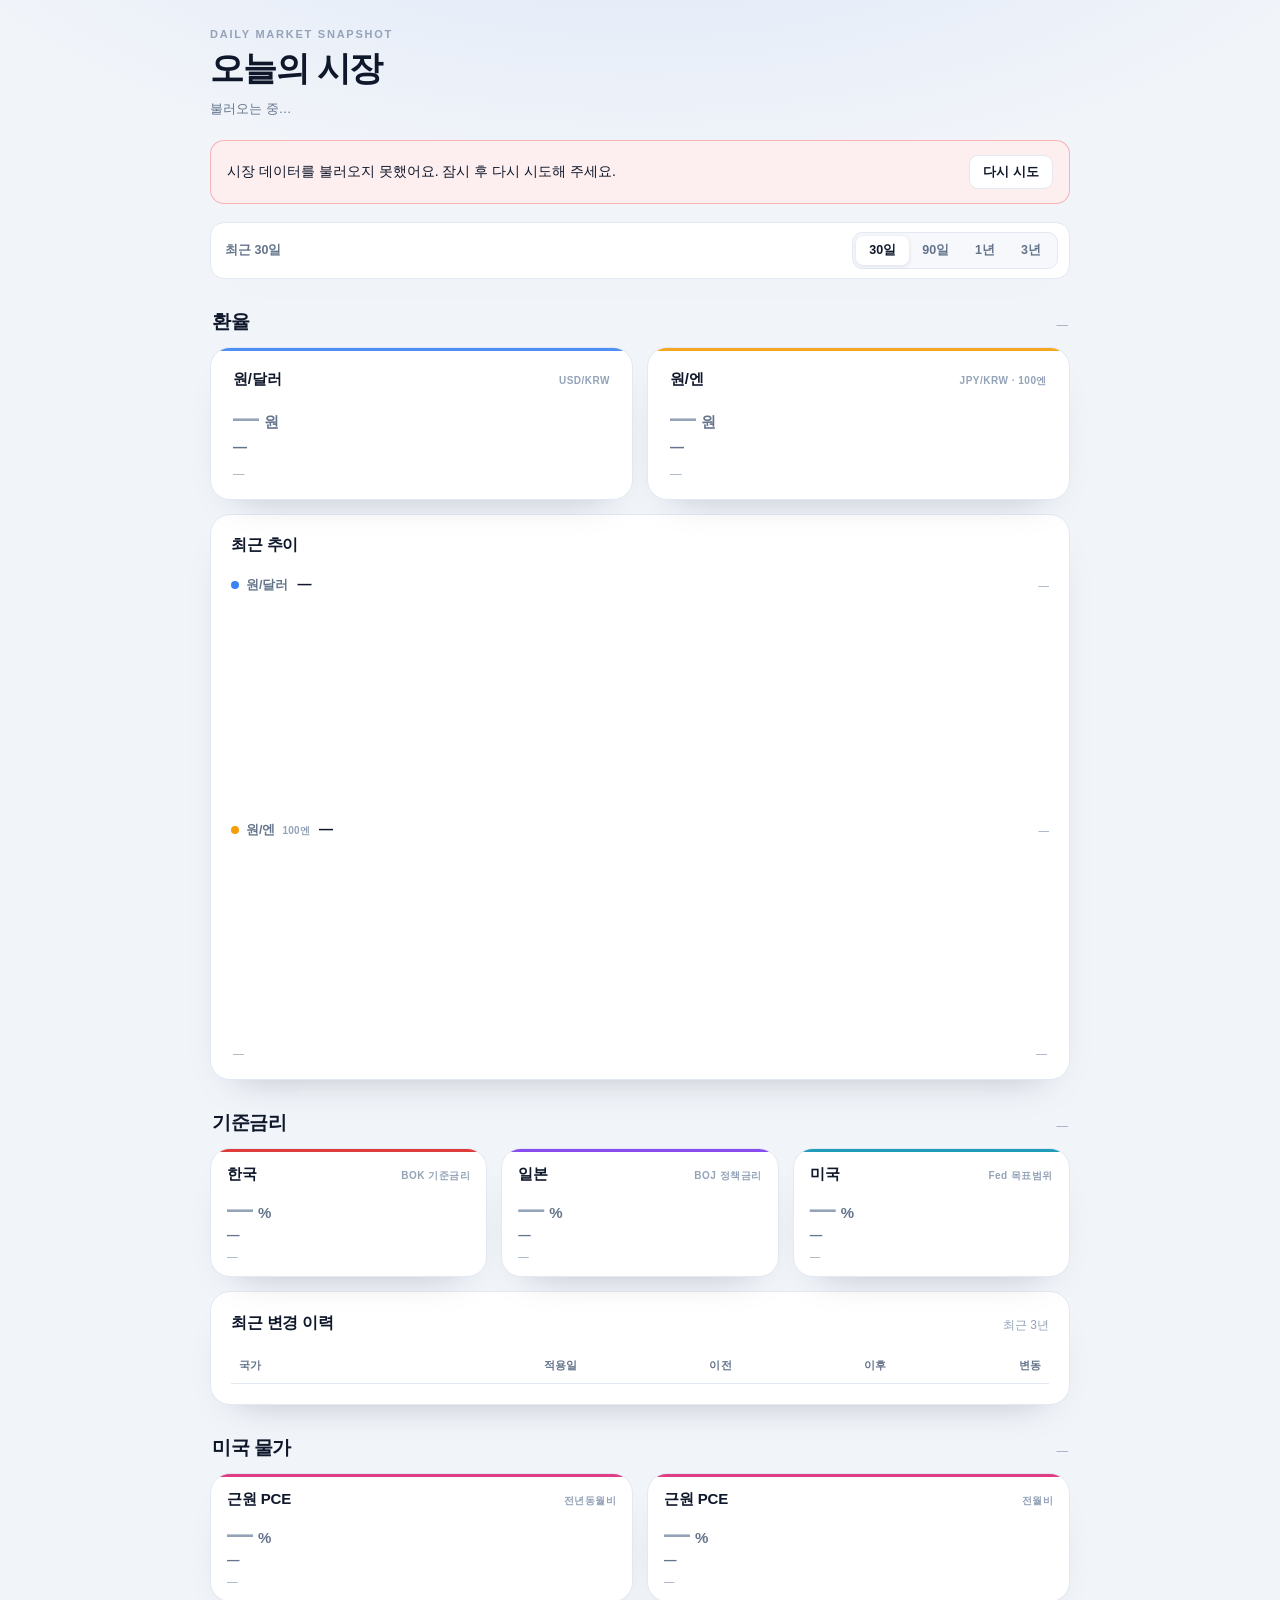
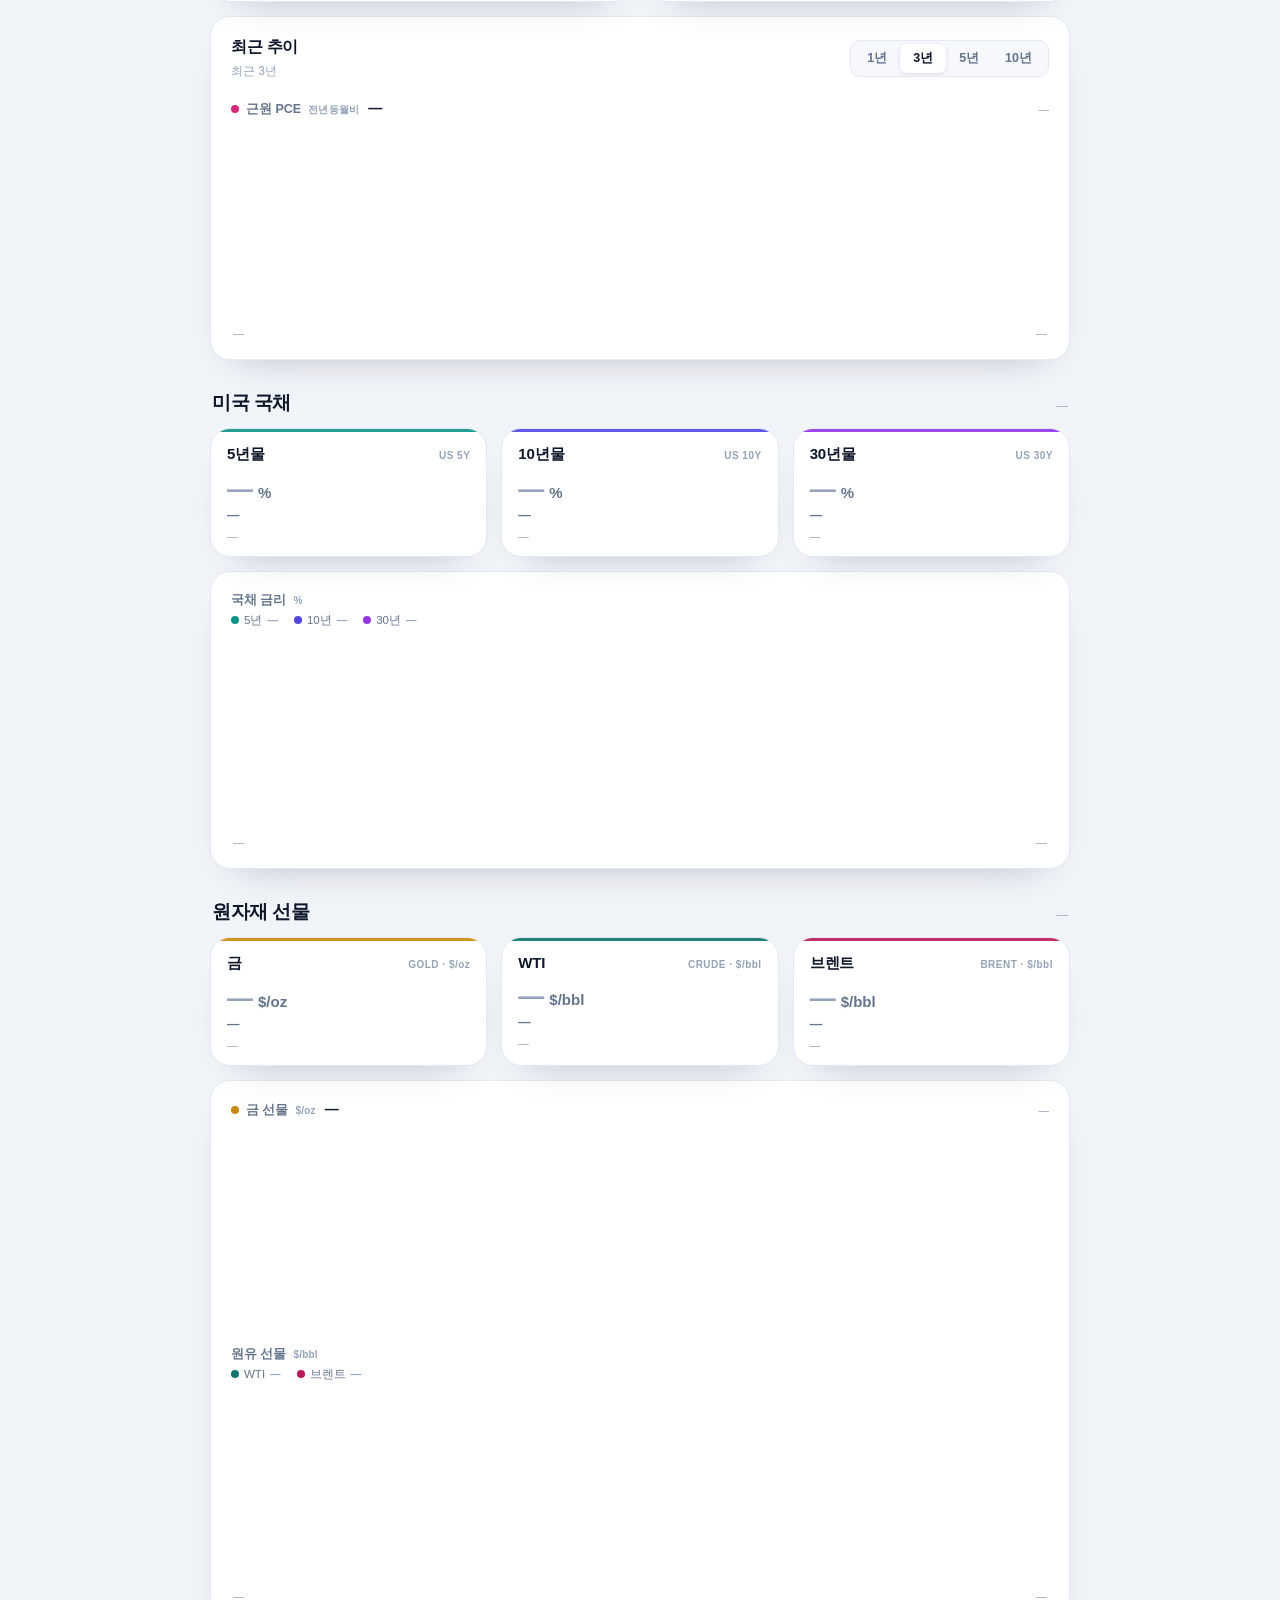
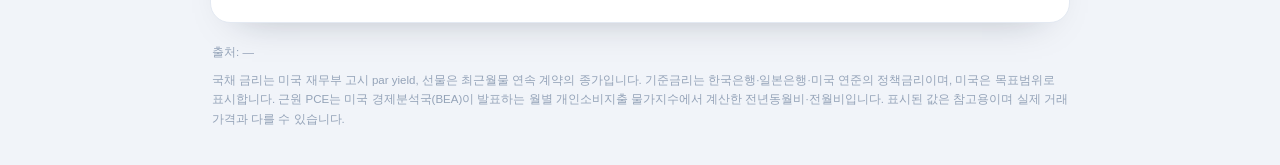
==== commit e43bcb84: "feat: add Core PCE inflation to dashboard" ====
--- a/site/index.html
+++ b/site/index.html
@@ -15,7 +15,7 @@
     />
     <meta
       name="description"
-      content="환율, 기준금리, 미국 국채 금리, 금과 원유 선물을 매일 확인하는 대시보드"
+      content="환율, 기준금리, 미국 근원 PCE, 미국 국채 금리, 금과 원유 선물을 매일 확인하는 대시보드"
     />
     <title>오늘의 시장</title>
     <link rel="manifest" href="manifest.webmanifest" />
@@ -223,6 +223,92 @@
         </div>
       </section>
 
+      <section class="section" aria-labelledby="pce-title">
+        <div class="section-head">
+          <div class="section-title">
+            <h2 id="pce-title">미국 물가</h2>
+            <span class="stale-badge" id="pce-stale" hidden>갱신 지연</span>
+          </div>
+          <p class="section-sub" id="pce-asof">—</p>
+        </div>
+
+        <div class="cards">
+          <article class="card card--compact card--pce-yoy">
+            <div class="card-head">
+              <h3>근원 PCE</h3>
+              <span class="code">전년동월비</span>
+            </div>
+            <p class="rate">
+              <span id="pce-yoy-rate" class="placeholder">—</span
+              ><span class="unit">%</span>
+            </p>
+            <p class="delta flat" id="pce-yoy-delta">—</p>
+            <p class="card-meta" id="pce-yoy-meta">—</p>
+          </article>
+
+          <article class="card card--compact card--pce-mom">
+            <div class="card-head">
+              <h3>근원 PCE</h3>
+              <span class="code">전월비</span>
+            </div>
+            <p class="rate">
+              <span id="pce-mom-rate" class="placeholder">—</span
+              ><span class="unit">%</span>
+            </p>
+            <p class="delta flat" id="pce-mom-delta">—</p>
+            <p class="card-meta" id="pce-mom-meta">—</p>
+          </article>
+        </div>
+
+        <div class="panel chart-panel" aria-label="근원 PCE 상승률 추이">
+          <div class="panel-head">
+            <div>
+              <h3>최근 추이</h3>
+              <p class="panel-sub" id="pce-range-label">최근 3년</p>
+            </div>
+            <div class="segmented" role="group" aria-label="PCE 기간 선택">
+              <button type="button" data-pce-range="365">1년</button>
+              <button type="button" data-pce-range="1095" class="active">
+                3년
+              </button>
+              <button type="button" data-pce-range="1825">5년</button>
+              <button type="button" data-pce-range="3650">10년</button>
+            </div>
+          </div>
+
+          <div class="chart-block">
+            <div class="chart-head">
+              <p class="chart-name">
+                <span class="dot dot--pce"></span>
+                <span>근원 PCE</span>
+                <span class="chart-unit">전년동월비</span>
+                <strong id="legend-pce">—</strong>
+              </p>
+              <p class="chart-range" id="range-pce">—</p>
+            </div>
+            <div class="chart-wrap">
+              <svg
+                id="chart-pce"
+                class="chart-svg"
+                role="img"
+                aria-label="미국 근원 PCE 전년동월비 추이 선 그래프"
+                viewBox="0 0 720 180"
+              ></svg>
+              <div class="chart-tooltip" id="tooltip-pce" hidden></div>
+              <p class="chart-empty" id="empty-pce" hidden>
+                표시할 데이터가 아직 충분하지 않아요.
+              </p>
+            </div>
+          </div>
+
+          <div class="chart-axis" aria-hidden="true">
+            <span id="axis-pce-start">—</span>
+            <span class="axis-mid" id="axis-pce-mid" hidden>—</span>
+            <span id="axis-pce-end">—</span>
+          </div>
+        </div>
+      </section>
+
       <section class="section" aria-labelledby="yields-title">
         <div class="section-head">
           <div class="section-title">
@@ -445,8 +531,9 @@
         <p>
           국채 금리는 미국 재무부 고시 par yield, 선물은 최근월물 연속 계약의
           종가입니다. 기준금리는 한국은행·일본은행·미국 연준의 정책금리이며,
-          미국은 목표범위로 표시합니다. 표시된 값은 참고용이며 실제 거래
-          가격과 다를 수 있습니다.
+          미국은 목표범위로 표시합니다. 근원 PCE는 미국 경제분석국(BEA)이
+          발표하는 월별 개인소비지출 물가지수에서 계산한 전년동월비·전월비입니다.
+          표시된 값은 참고용이며 실제 거래 가격과 다를 수 있습니다.
         </p>
       </footer>
     </main>
--- a/site/styles.css
+++ b/site/styles.css
@@ -28,6 +28,7 @@
   --gold: #ca8a04;
   --wti: #0f766e;
   --brent: #be185d;
+  --pce: #db2777;
 
   --chart-grid: rgba(100, 116, 139, 0.18);
   --tooltip-bg: #0f172a;
@@ -66,6 +67,7 @@
     --gold: #facc15;
     --wti: #34d399;
     --brent: #f472b6;
+    --pce: #fb7185;
 
     --chart-grid: rgba(150, 165, 189, 0.16);
     --tooltip-bg: #e8eefc;
@@ -328,6 +330,11 @@
   --accent: var(--brent);
 }
 
+.card--pce-yoy,
+.card--pce-mom {
+  --accent: var(--pce);
+}
+
 .card--compact {
   padding: 16px 16px 14px;
 }
@@ -578,6 +585,10 @@
 
 .dot--brent {
   background: var(--brent);
+}
+
+.dot--pce {
+  background: var(--pce);
 }
 
 .chart-legend {
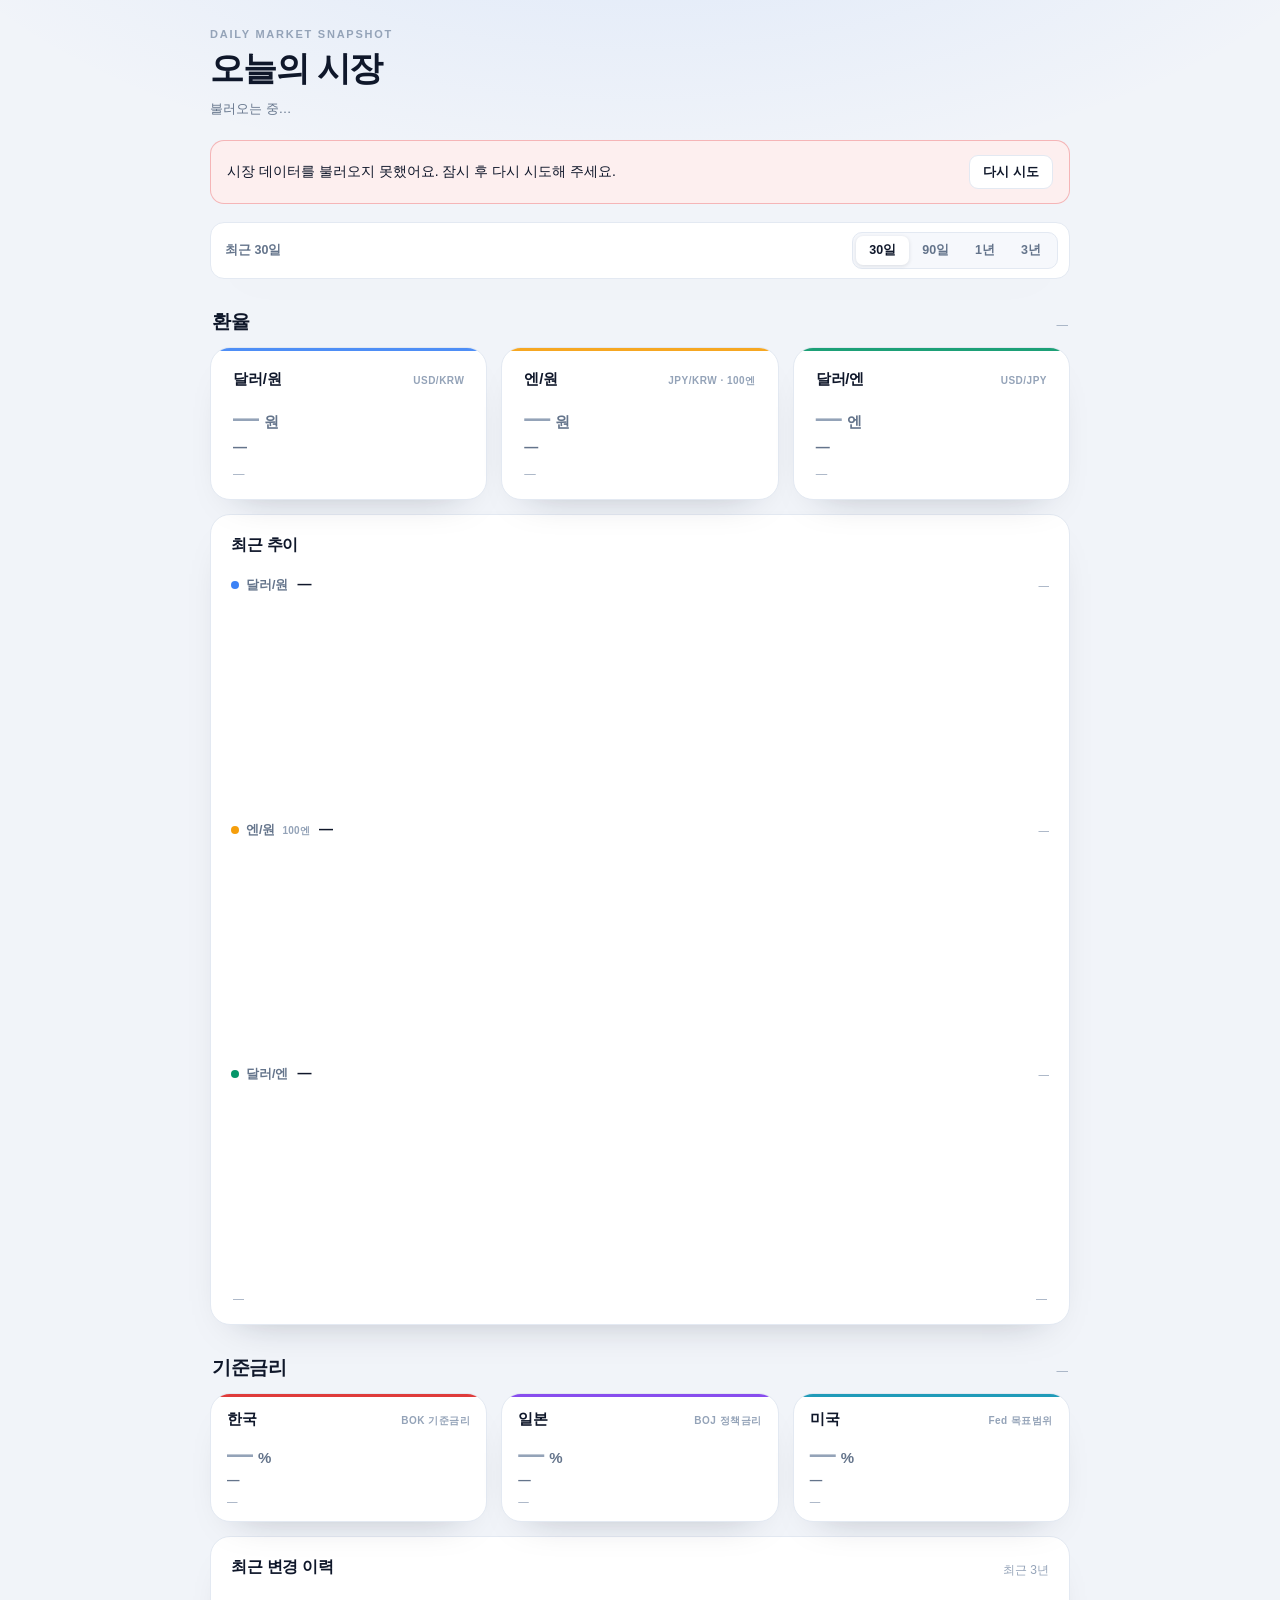
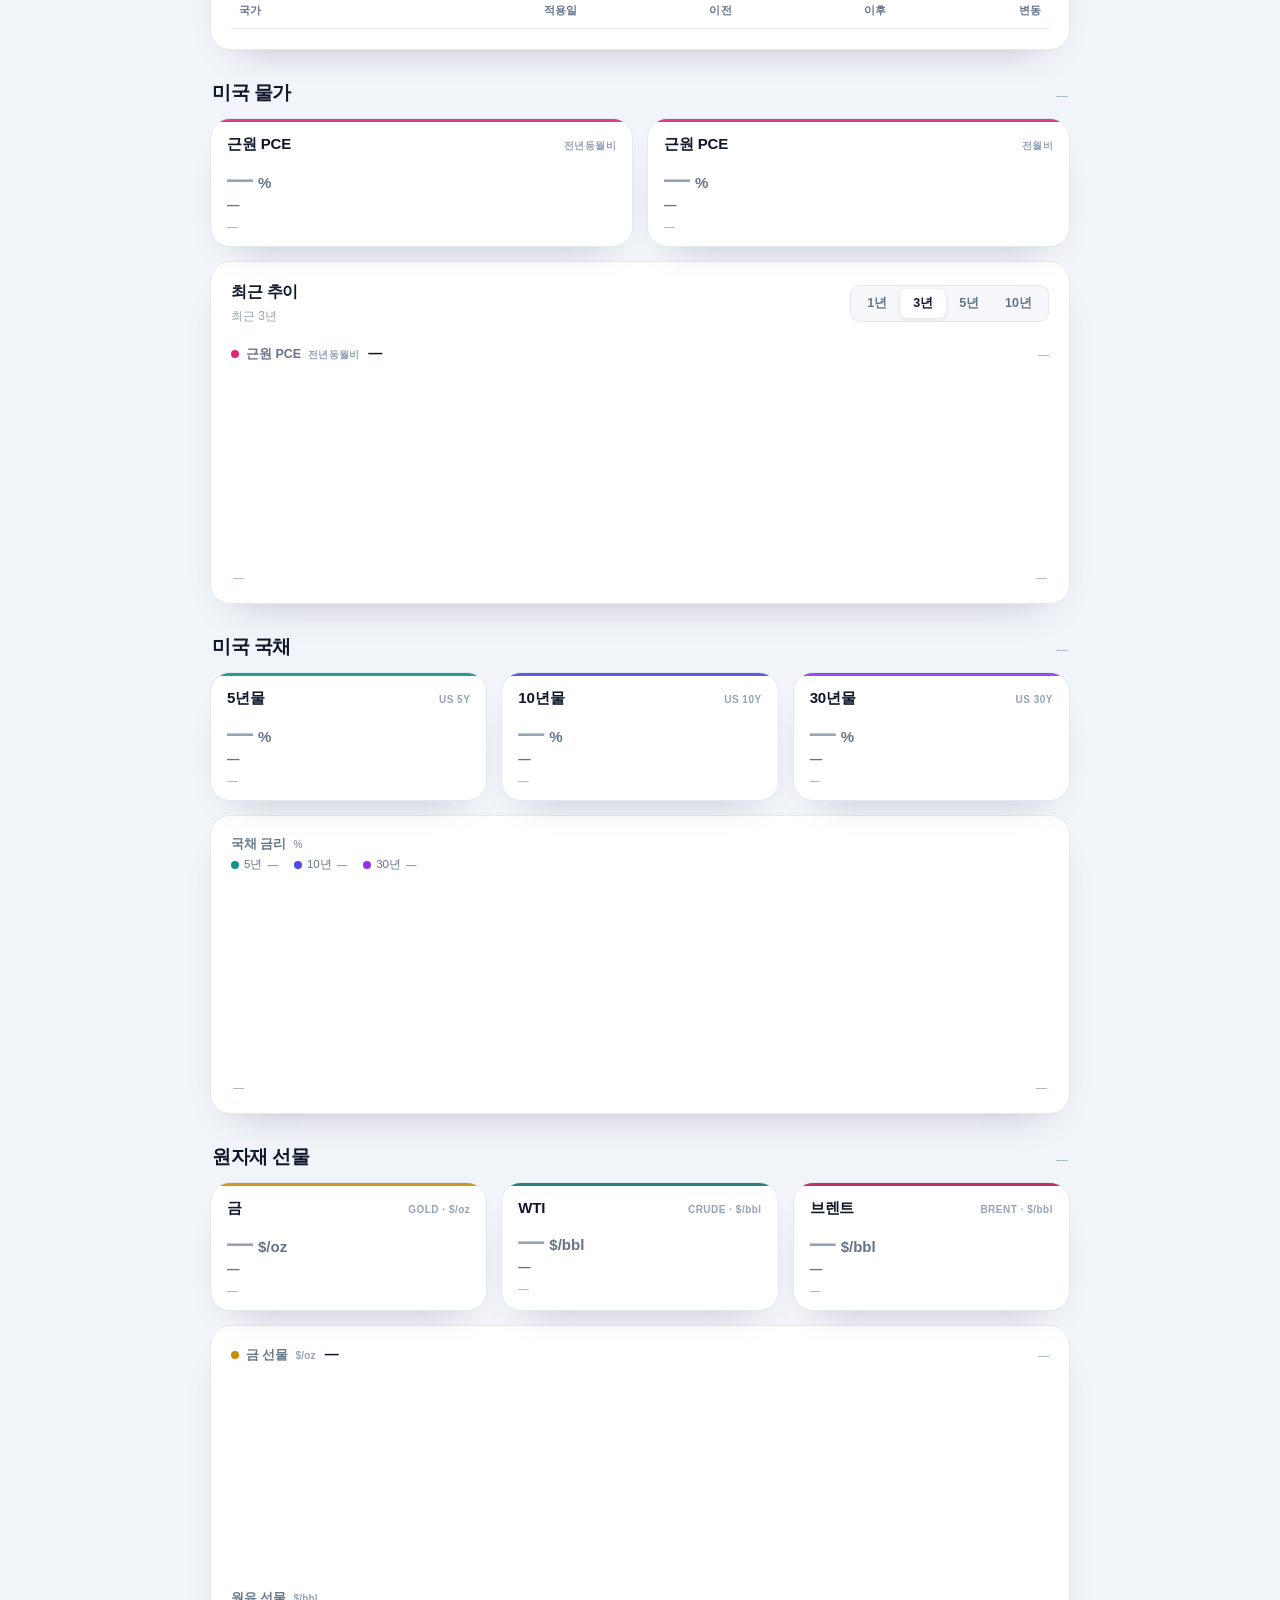
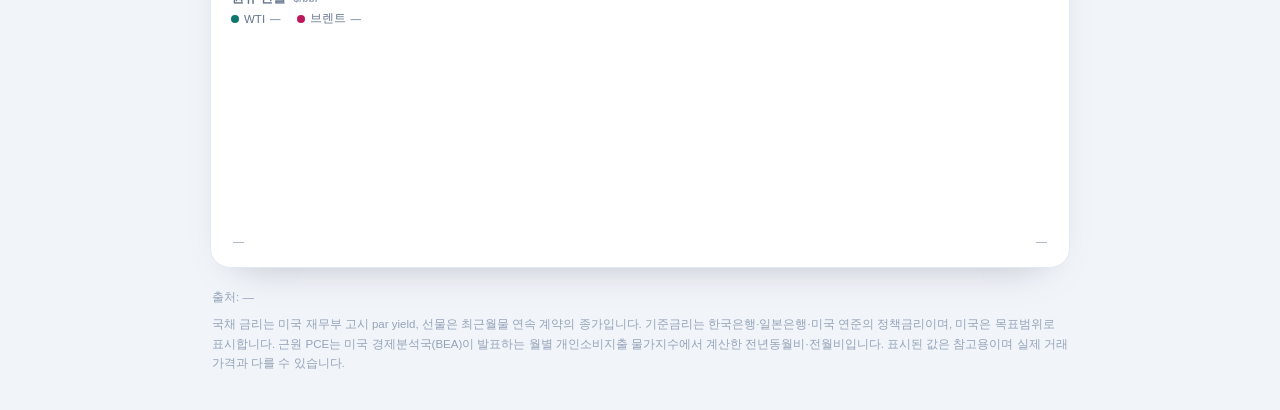
==== commit 29dc262d: "feat: add USD/JPY rate and rename FX labels      - Rename the Korean FX labels to 달러/원 and 엔/원      " ====
--- a/site/index.html
+++ b/site/index.html
@@ -57,10 +57,10 @@
           <p class="section-sub" id="fx-asof">—</p>
         </div>
 
-        <div class="cards">
+        <div class="cards cards--fx">
           <article class="card card--usd">
             <div class="card-head">
-              <h3>원/달러</h3>
+              <h3>달러/원</h3>
               <span class="code">USD/KRW</span>
             </div>
             <p class="rate">
@@ -73,7 +73,7 @@
 
           <article class="card card--jpy">
             <div class="card-head">
-              <h3>원/엔</h3>
+              <h3>엔/원</h3>
               <span class="code">JPY/KRW · 100엔</span>
             </div>
             <p class="rate">
@@ -82,6 +82,19 @@
             </p>
             <p class="delta flat" id="jpy-delta">—</p>
             <p class="card-meta" id="jpy-meta">—</p>
+          </article>
+
+          <article class="card card--usdjpy">
+            <div class="card-head">
+              <h3>달러/엔</h3>
+              <span class="code">USD/JPY</span>
+            </div>
+            <p class="rate">
+              <span id="usdjpy-rate" class="placeholder">—</span
+              ><span class="unit">엔</span>
+            </p>
+            <p class="delta flat" id="usdjpy-delta">—</p>
+            <p class="card-meta" id="usdjpy-meta">—</p>
           </article>
         </div>
 
@@ -94,7 +107,7 @@
             <div class="chart-head">
               <p class="chart-name">
                 <span class="dot dot--usd"></span>
-                <span>원/달러</span>
+                <span>달러/원</span>
                 <strong id="legend-usd">—</strong>
               </p>
               <p class="chart-range" id="range-usd">—</p>
@@ -104,7 +117,7 @@
                 id="chart-usd"
                 class="chart-svg"
                 role="img"
-                aria-label="원/달러 최근 환율 추이 선 그래프"
+                aria-label="달러/원 최근 환율 추이 선 그래프"
                 viewBox="0 0 720 180"
               ></svg>
               <div class="chart-tooltip" id="tooltip-usd" hidden></div>
@@ -118,7 +131,7 @@
             <div class="chart-head">
               <p class="chart-name">
                 <span class="dot dot--jpy"></span>
-                <span>원/엔</span>
+                <span>엔/원</span>
                 <span class="chart-unit">100엔</span>
                 <strong id="legend-jpy">—</strong>
               </p>
@@ -129,11 +142,35 @@
                 id="chart-jpy"
                 class="chart-svg"
                 role="img"
-                aria-label="원/엔 최근 환율 추이 선 그래프"
+                aria-label="엔/원 최근 환율 추이 선 그래프"
                 viewBox="0 0 720 180"
               ></svg>
               <div class="chart-tooltip" id="tooltip-jpy" hidden></div>
               <p class="chart-empty" id="empty-jpy" hidden>
+                표시할 데이터가 아직 충분하지 않아요.
+              </p>
+            </div>
+          </div>
+
+          <div class="chart-block">
+            <div class="chart-head">
+              <p class="chart-name">
+                <span class="dot dot--usdjpy"></span>
+                <span>달러/엔</span>
+                <strong id="legend-usdjpy">—</strong>
+              </p>
+              <p class="chart-range" id="range-usdjpy">—</p>
+            </div>
+            <div class="chart-wrap">
+              <svg
+                id="chart-usdjpy"
+                class="chart-svg"
+                role="img"
+                aria-label="달러/엔 최근 환율 추이 선 그래프"
+                viewBox="0 0 720 180"
+              ></svg>
+              <div class="chart-tooltip" id="tooltip-usdjpy" hidden></div>
+              <p class="chart-empty" id="empty-usdjpy" hidden>
                 표시할 데이터가 아직 충분하지 않아요.
               </p>
             </div>
@@ -524,8 +561,8 @@
         <p>
           출처: <span id="source-text">—</span><br />
           <span id="source-note" hidden
-            >ECB 고시환율을 사용했습니다. 실제 은행 매매기준율과 차이가 있을 수
-            있습니다.</span
+            >달러/원·엔/원은 ECB 기준환율을, 달러/엔은 Yahoo Finance를
+            사용했습니다. 실제 은행 매매기준율과 차이가 있을 수 있습니다.</span
           >
         </p>
         <p>
--- a/site/styles.css
+++ b/site/styles.css
@@ -17,6 +17,7 @@
 
   --usd: #3b82f6;
   --jpy: #f59e0b;
+  --usdjpy: #059669;
 
   --kr: #dc2626;
   --jp: #7c3aed;
@@ -56,6 +57,7 @@
 
     --usd: #60a5fa;
     --jpy: #fbbf24;
+    --usdjpy: #6ee7b7;
 
     --kr: #f87171;
     --jp: #a78bfa;
@@ -267,6 +269,10 @@
   grid-template-columns: repeat(3, minmax(0, 1fr));
 }
 
+.cards--fx {
+  grid-template-columns: repeat(3, minmax(0, 1fr));
+}
+
 .card {
   position: relative;
   overflow: hidden;
@@ -294,6 +300,10 @@
   --accent: var(--jpy);
 }
 
+.card--usdjpy {
+  --accent: var(--usdjpy);
+}
+
 .card--kr {
   --accent: var(--kr);
 }
@@ -561,6 +571,10 @@
 
 .dot--jpy {
   background: var(--jpy);
+}
+
+.dot--usdjpy {
+  background: var(--usdjpy);
 }
 
 .dot--y5 {
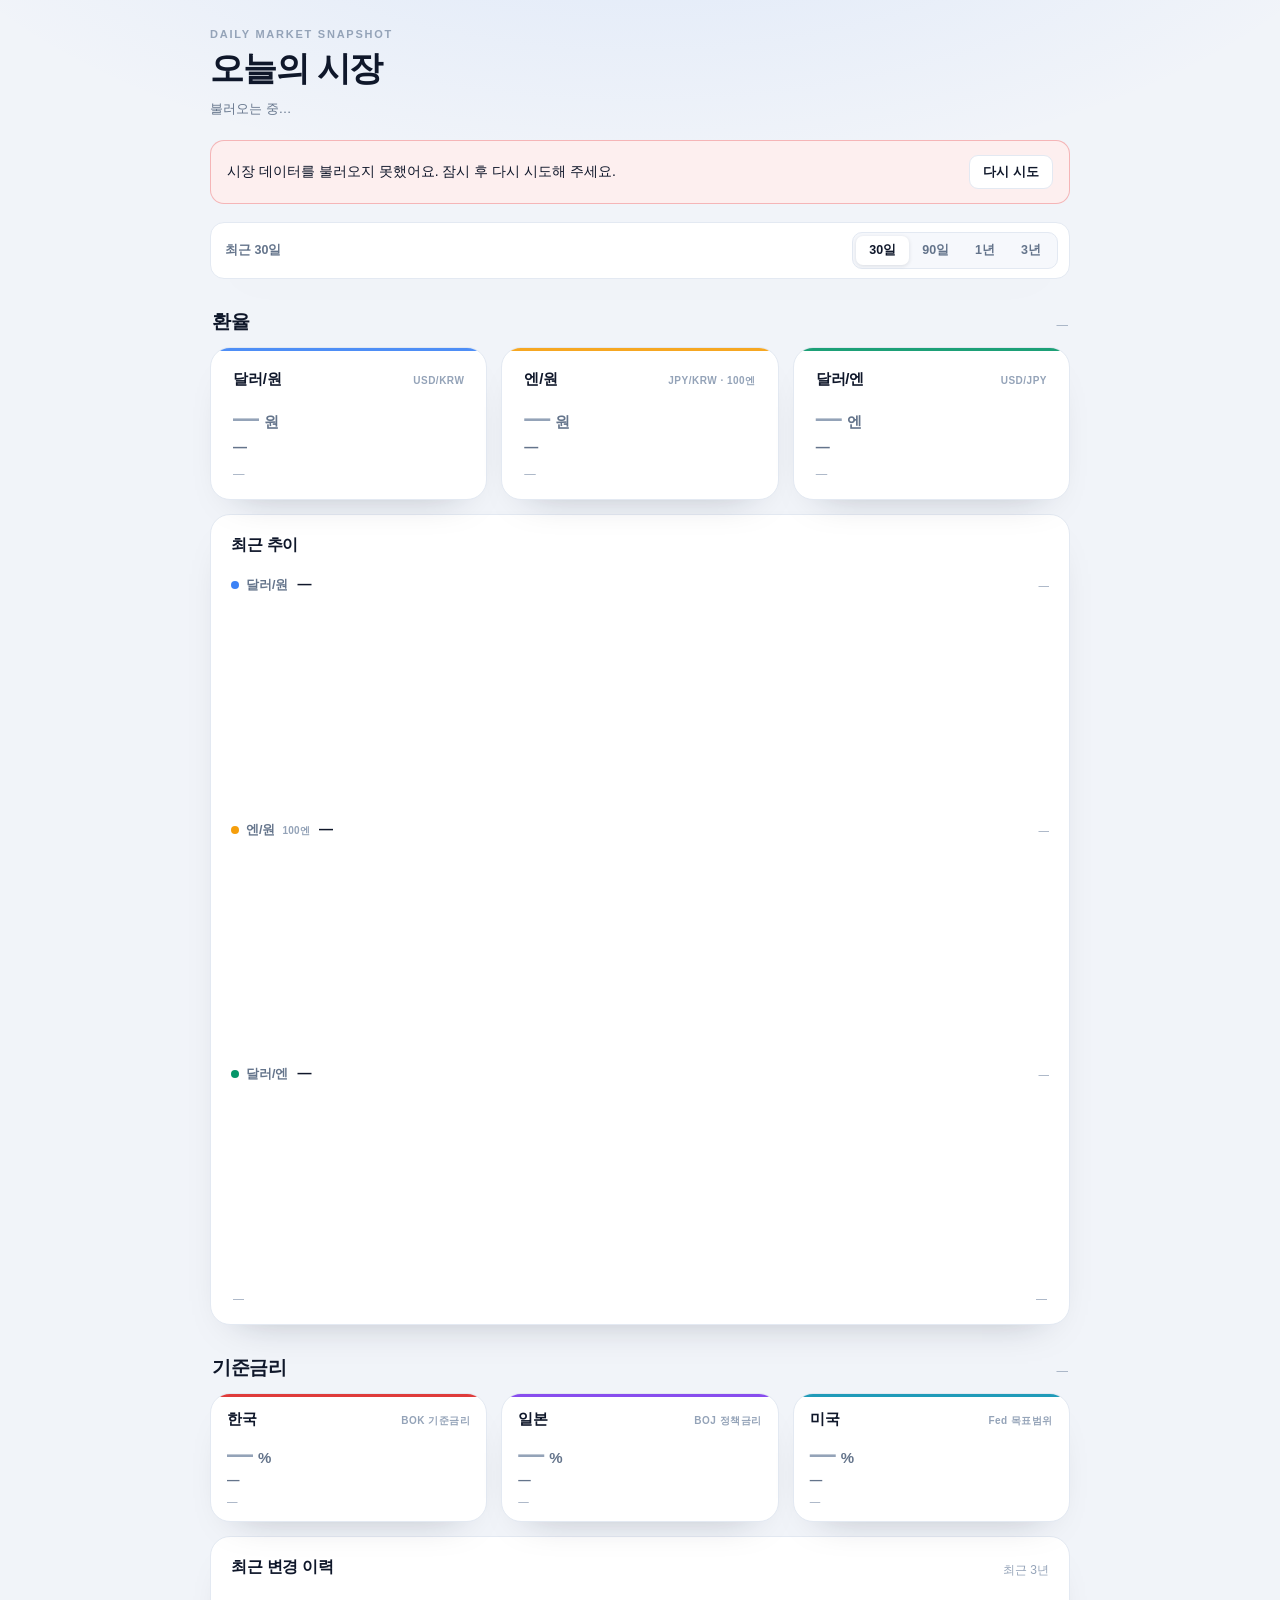
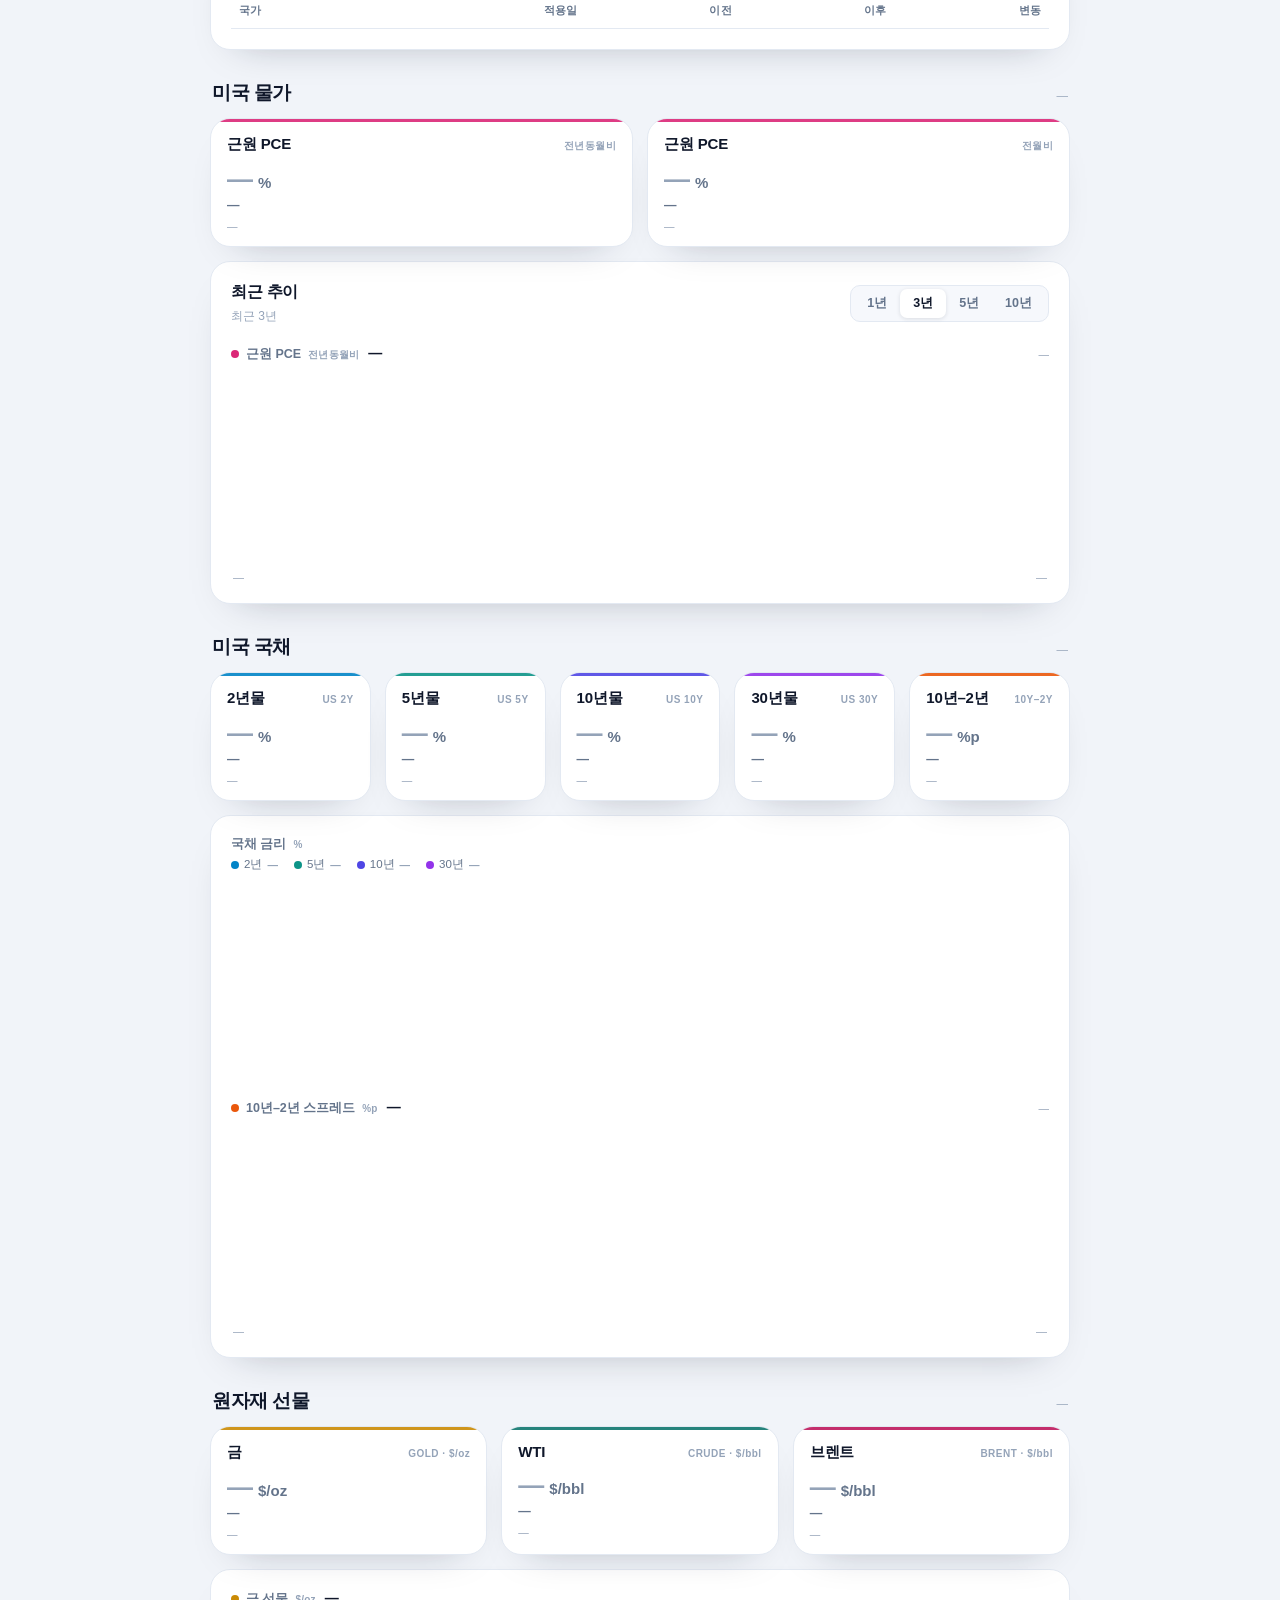
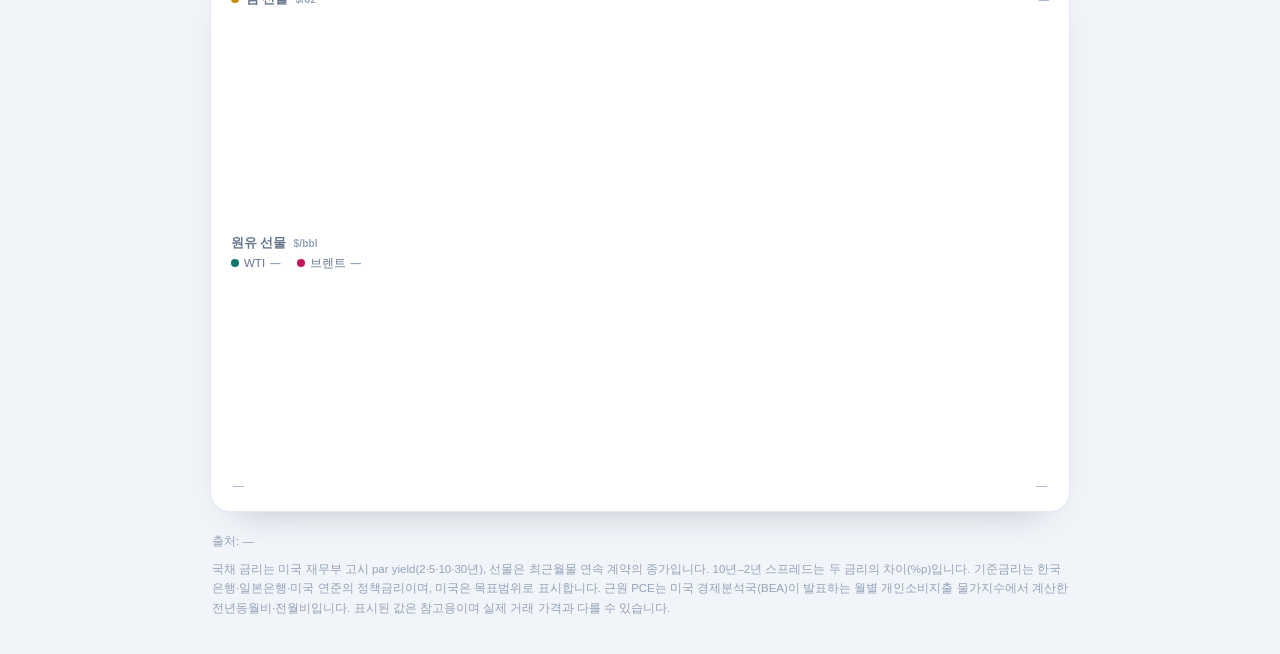
==== commit c50da039: "feat: add US 2-year yield and 10Y-2Y spread chart" ====
--- a/site/index.html
+++ b/site/index.html
@@ -355,7 +355,20 @@
           <p class="section-sub" id="yields-asof">—</p>
         </div>
 
-        <div class="cards cards--three">
+        <div class="cards cards--yields">
+          <article class="card card--compact card--y2">
+            <div class="card-head">
+              <h3>2년물</h3>
+              <span class="code">US 2Y</span>
+            </div>
+            <p class="rate">
+              <span id="y2-rate" class="placeholder">—</span
+              ><span class="unit">%</span>
+            </p>
+            <p class="delta flat" id="y2-delta">—</p>
+            <p class="card-meta" id="y2-meta">—</p>
+          </article>
+
           <article class="card card--compact card--y5">
             <div class="card-head">
               <h3>5년물</h3>
@@ -394,6 +407,19 @@
             <p class="delta flat" id="y30-delta">—</p>
             <p class="card-meta" id="y30-meta">—</p>
           </article>
+
+          <article class="card card--compact card--spread">
+            <div class="card-head">
+              <h3>10년–2년</h3>
+              <span class="code">10Y–2Y</span>
+            </div>
+            <p class="rate">
+              <span id="spread-rate" class="placeholder">—</span
+              ><span class="unit">%p</span>
+            </p>
+            <p class="delta flat" id="spread-delta">—</p>
+            <p class="card-meta" id="spread-meta">—</p>
+          </article>
         </div>
 
         <div class="panel chart-panel" aria-label="미국 국채 금리 추이">
@@ -405,6 +431,10 @@
               </p>
             </div>
             <div class="chart-legend">
+              <span class="legend-item"
+                ><i class="dot dot--y2" aria-hidden="true"></i>2년
+                <b class="legend-range" id="rng-yields-us2y">—</b></span
+              >
               <span class="legend-item"
                 ><i class="dot dot--y5" aria-hidden="true"></i>5년
                 <b class="legend-range" id="rng-yields-us5y">—</b></span
@@ -423,11 +453,36 @@
                 id="chart-yields"
                 class="chart-svg"
                 role="img"
-                aria-label="미국 국채 5년, 10년, 30년 금리 추이 선 그래프"
+                aria-label="미국 국채 2년, 5년, 10년, 30년 금리 추이 선 그래프"
                 viewBox="0 0 720 180"
               ></svg>
               <div class="chart-tooltip" id="tooltip-yields" hidden></div>
               <p class="chart-empty" id="empty-yields" hidden>
+                표시할 데이터가 아직 충분하지 않아요.
+              </p>
+            </div>
+          </div>
+
+          <div class="chart-block">
+            <div class="chart-head">
+              <p class="chart-name">
+                <span class="dot dot--spread"></span>
+                <span>10년–2년 스프레드</span>
+                <span class="chart-unit">%p</span>
+                <strong id="legend-spread">—</strong>
+              </p>
+              <p class="chart-range" id="range-spread">—</p>
+            </div>
+            <div class="chart-wrap">
+              <svg
+                id="chart-spread"
+                class="chart-svg"
+                role="img"
+                aria-label="미국 국채 10년물과 2년물 금리차 추이 선 그래프"
+                viewBox="0 0 720 180"
+              ></svg>
+              <div class="chart-tooltip" id="tooltip-spread" hidden></div>
+              <p class="chart-empty" id="empty-spread" hidden>
                 표시할 데이터가 아직 충분하지 않아요.
               </p>
             </div>
@@ -566,11 +621,12 @@
           >
         </p>
         <p>
-          국채 금리는 미국 재무부 고시 par yield, 선물은 최근월물 연속 계약의
-          종가입니다. 기준금리는 한국은행·일본은행·미국 연준의 정책금리이며,
-          미국은 목표범위로 표시합니다. 근원 PCE는 미국 경제분석국(BEA)이
-          발표하는 월별 개인소비지출 물가지수에서 계산한 전년동월비·전월비입니다.
-          표시된 값은 참고용이며 실제 거래 가격과 다를 수 있습니다.
+          국채 금리는 미국 재무부 고시 par yield(2·5·10·30년), 선물은 최근월물
+          연속 계약의 종가입니다. 10년–2년 스프레드는 두 금리의 차이(%p)입니다.
+          기준금리는 한국은행·일본은행·미국 연준의 정책금리이며, 미국은
+          목표범위로 표시합니다. 근원 PCE는 미국 경제분석국(BEA)이 발표하는 월별
+          개인소비지출 물가지수에서 계산한 전년동월비·전월비입니다. 표시된 값은
+          참고용이며 실제 거래 가격과 다를 수 있습니다.
         </p>
       </footer>
     </main>
--- a/site/styles.css
+++ b/site/styles.css
@@ -23,9 +23,11 @@
   --jp: #7c3aed;
   --us: #0891b2;
 
+  --y2: #0284c7;
   --y5: #0d9488;
   --y10: #4f46e5;
   --y30: #9333ea;
+  --spread: #ea580c;
   --gold: #ca8a04;
   --wti: #0f766e;
   --brent: #be185d;
@@ -63,9 +65,11 @@
     --jp: #a78bfa;
     --us: #22d3ee;
 
+    --y2: #38bdf8;
     --y5: #2dd4bf;
     --y10: #818cf8;
     --y30: #c084fc;
+    --spread: #fb923c;
     --gold: #facc15;
     --wti: #34d399;
     --brent: #f472b6;
@@ -273,6 +277,10 @@
   grid-template-columns: repeat(3, minmax(0, 1fr));
 }
 
+.cards--yields {
+  grid-template-columns: repeat(5, minmax(0, 1fr));
+}
+
 .card {
   position: relative;
   overflow: hidden;
@@ -316,6 +324,10 @@
   --accent: var(--us);
 }
 
+.card--y2 {
+  --accent: var(--y2);
+}
+
 .card--y5 {
   --accent: var(--y5);
 }
@@ -326,6 +338,10 @@
 
 .card--y30 {
   --accent: var(--y30);
+}
+
+.card--spread {
+  --accent: var(--spread);
 }
 
 .card--gold {
@@ -577,6 +593,10 @@
   background: var(--usdjpy);
 }
 
+.dot--y2 {
+  background: var(--y2);
+}
+
 .dot--y5 {
   background: var(--y5);
 }
@@ -587,6 +607,10 @@
 
 .dot--y30 {
   background: var(--y30);
+}
+
+.dot--spread {
+  background: var(--spread);
 }
 
 .dot--gold {
@@ -903,6 +927,16 @@
   }
 }
 
+@media (max-width: 820px) {
+  .cards.cards--yields {
+    grid-template-columns: repeat(2, minmax(0, 1fr));
+  }
+
+  .cards--yields .card--spread {
+    grid-column: 1 / -1;
+  }
+}
+
 @media (max-width: 430px) {
   .toolbar {
     padding: 10px;
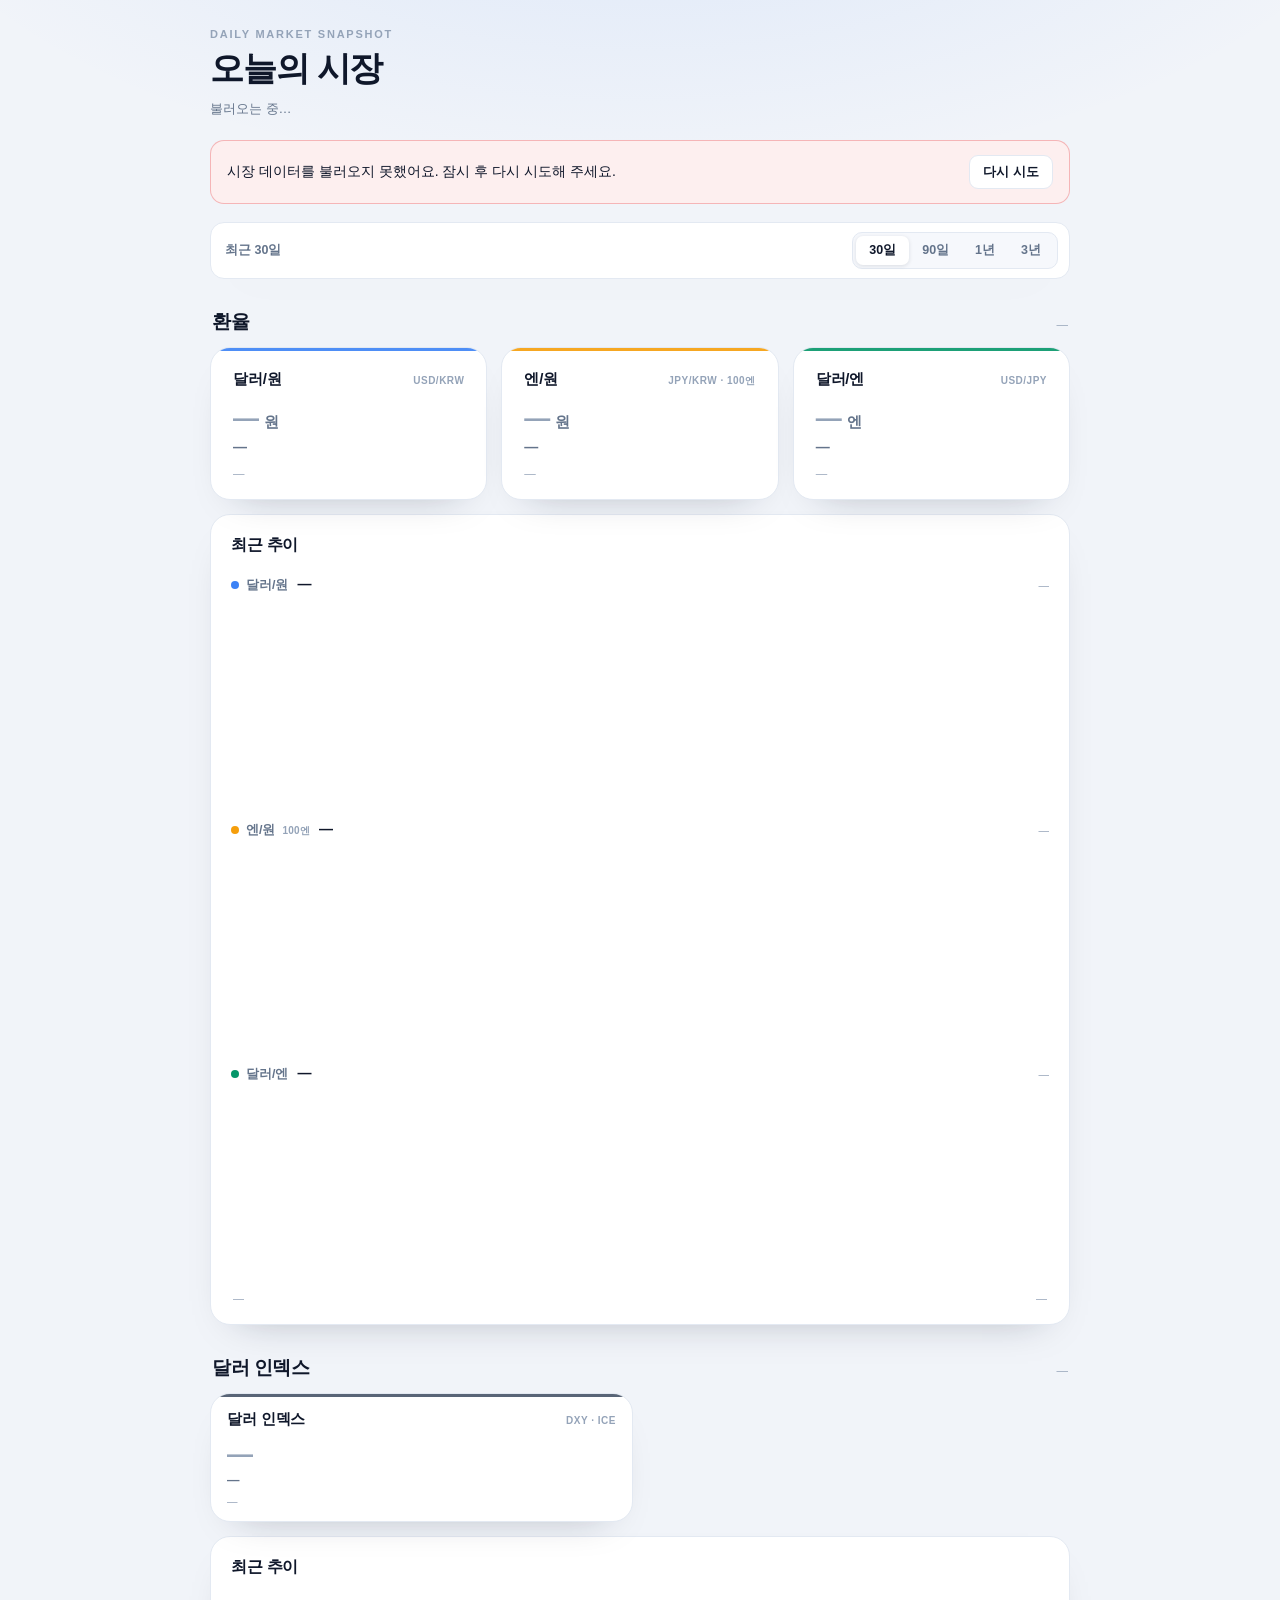
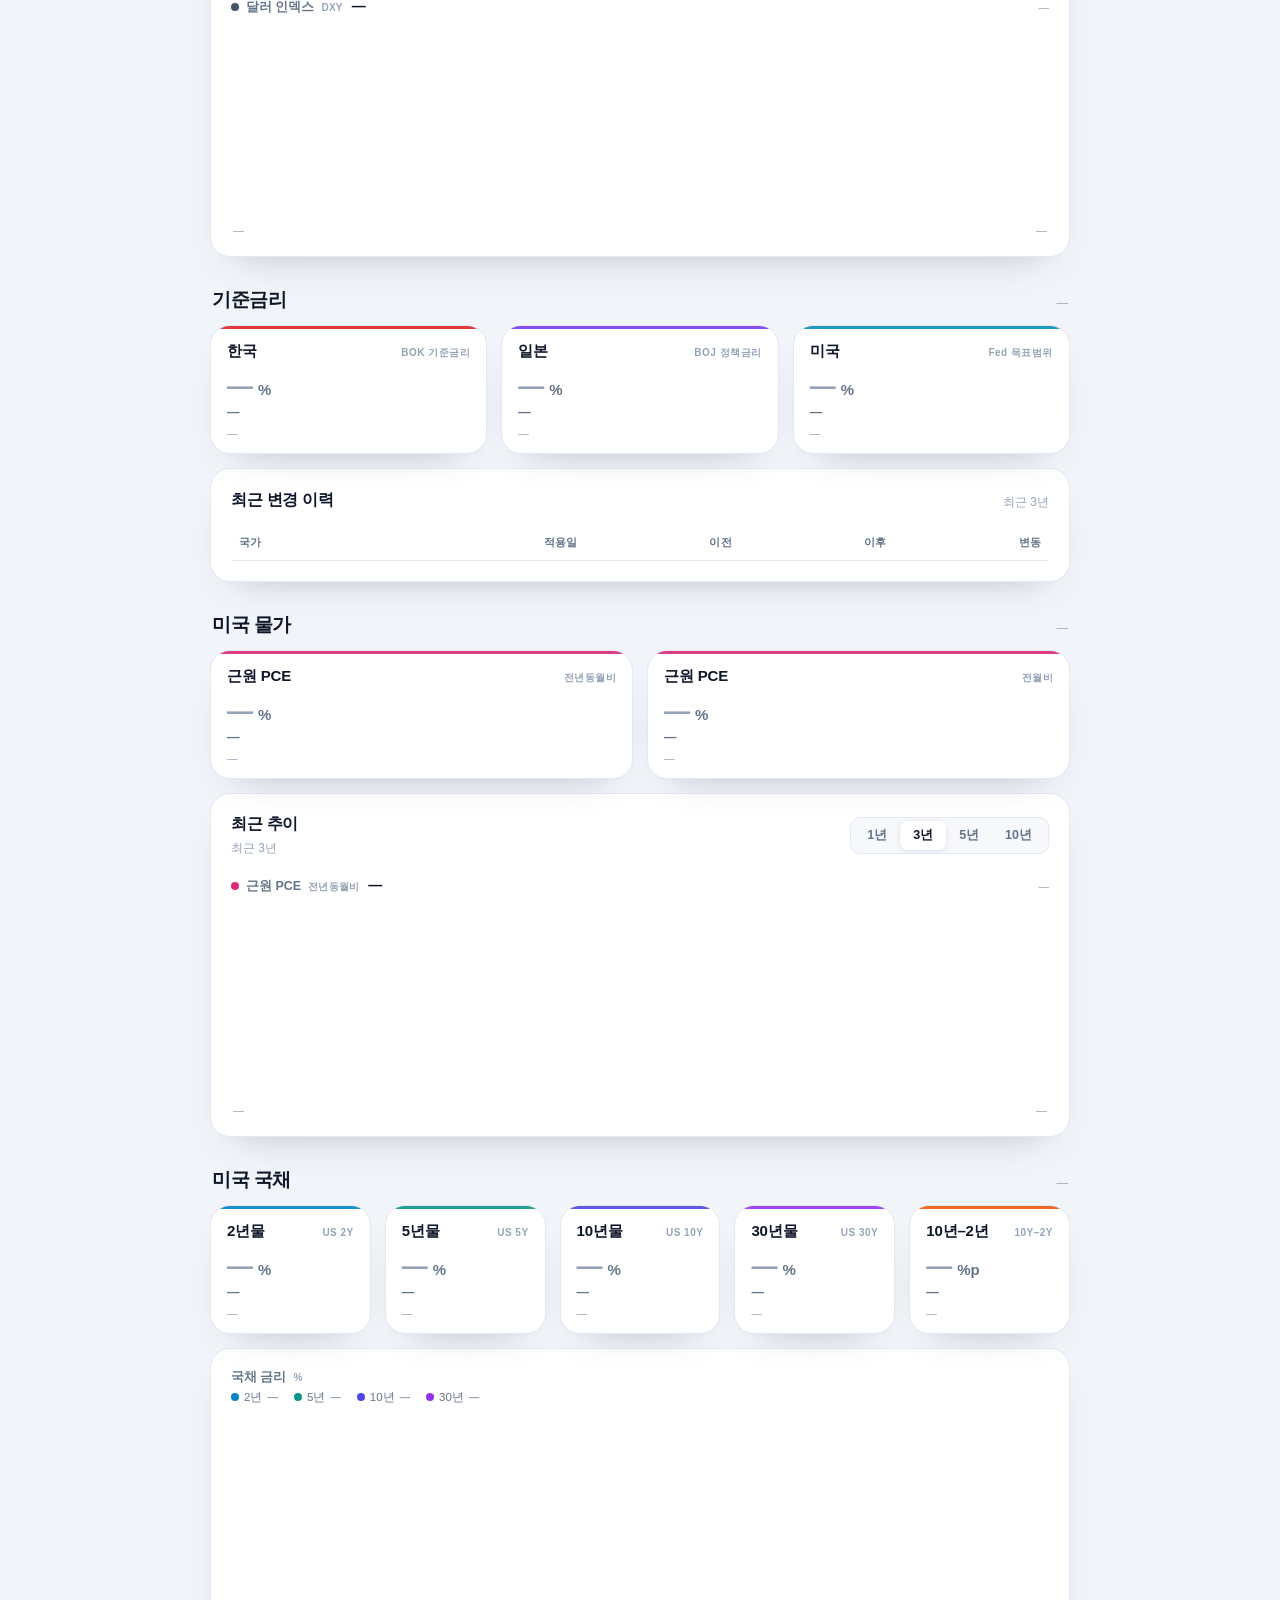
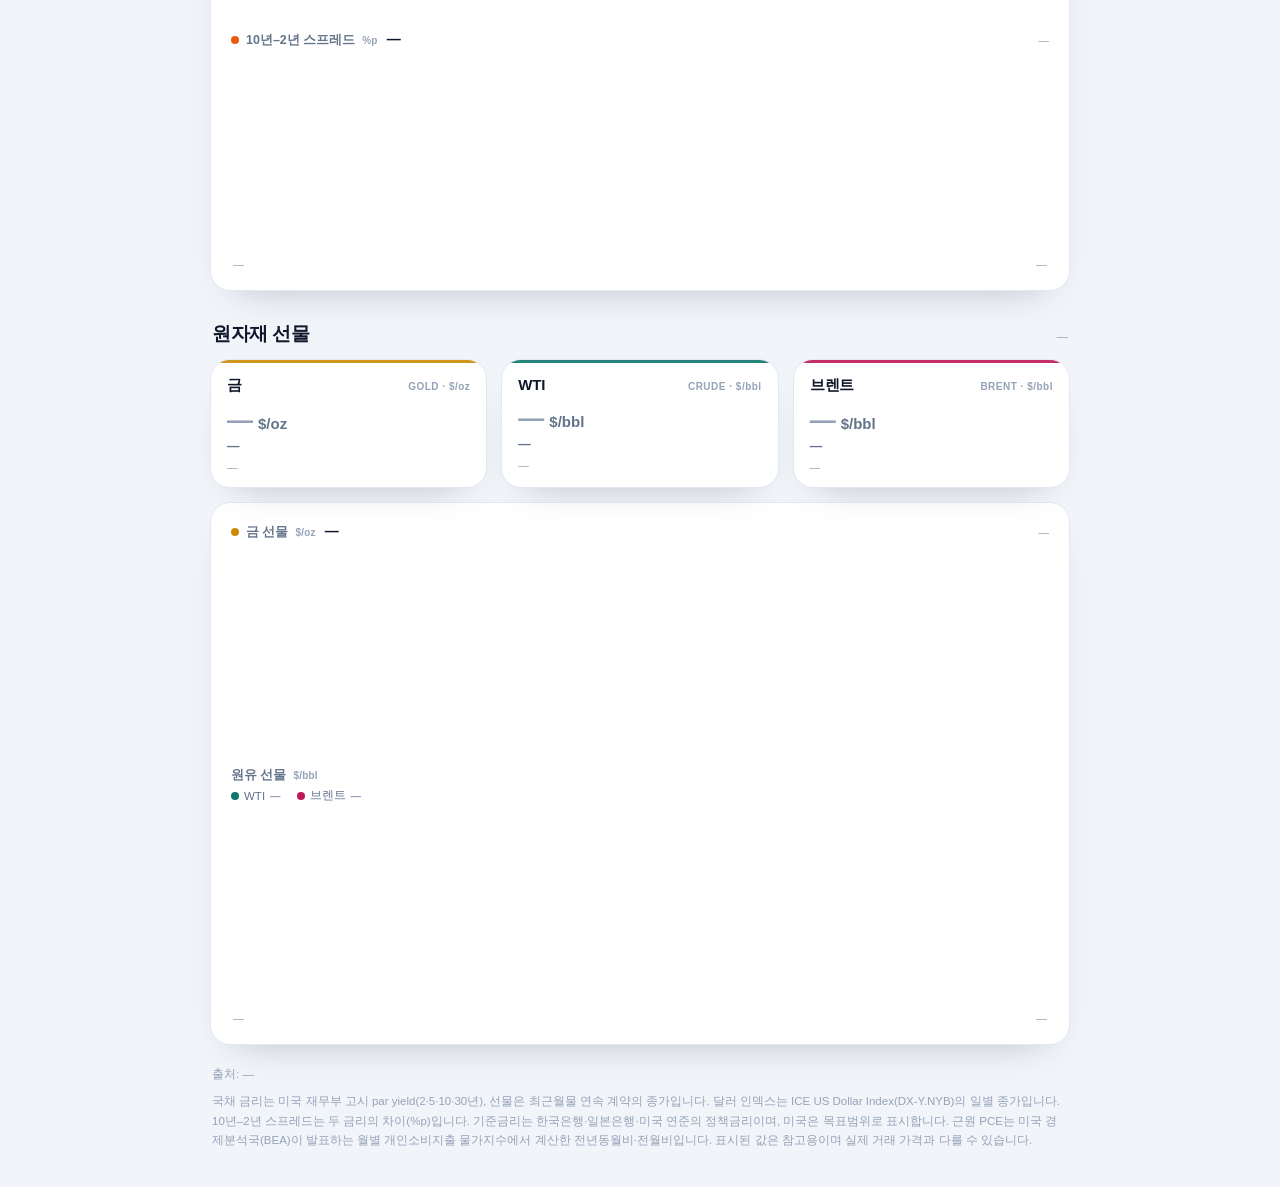
==== commit f5f17b86: "feat: add dollar index (DXY) to dashboard      - fetch ICE US Dollar Index (DX-Y.NYB) from Yahoo Fin" ====
--- a/site/index.html
+++ b/site/index.html
@@ -15,7 +15,7 @@
     />
     <meta
       name="description"
-      content="환율, 기준금리, 미국 근원 PCE, 미국 국채 금리, 금과 원유 선물을 매일 확인하는 대시보드"
+      content="환율, 달러 인덱스, 기준금리, 미국 근원 PCE, 미국 국채 금리, 금과 원유 선물을 매일 확인하는 대시보드"
     />
     <title>오늘의 시장</title>
     <link rel="manifest" href="manifest.webmanifest" />
@@ -180,6 +180,67 @@
             <span id="axis-fx-start">—</span>
             <span class="axis-mid" id="axis-fx-mid" hidden>—</span>
             <span id="axis-fx-end">—</span>
+          </div>
+        </div>
+      </section>
+
+      <section class="section" aria-labelledby="dollar-title">
+        <div class="section-head">
+          <div class="section-title">
+            <h2 id="dollar-title">달러 인덱스</h2>
+            <span class="stale-badge" id="dollar-stale" hidden>갱신 지연</span>
+          </div>
+          <p class="section-sub" id="dollar-asof">—</p>
+        </div>
+
+        <div class="cards">
+          <article class="card card--compact card--dxy">
+            <div class="card-head">
+              <h3>달러 인덱스</h3>
+              <span class="code">DXY · ICE</span>
+            </div>
+            <p class="rate">
+              <span id="dxy-rate" class="placeholder">—</span>
+            </p>
+            <p class="delta flat" id="dxy-delta">—</p>
+            <p class="card-meta" id="dxy-meta">—</p>
+          </article>
+        </div>
+
+        <div class="panel chart-panel" aria-label="달러 인덱스 추이">
+          <div class="panel-head">
+            <h3>최근 추이</h3>
+          </div>
+
+          <div class="chart-block">
+            <div class="chart-head">
+              <p class="chart-name">
+                <span class="dot dot--dxy"></span>
+                <span>달러 인덱스</span>
+                <span class="chart-unit">DXY</span>
+                <strong id="legend-dxy">—</strong>
+              </p>
+              <p class="chart-range" id="range-dxy">—</p>
+            </div>
+            <div class="chart-wrap">
+              <svg
+                id="chart-dxy"
+                class="chart-svg"
+                role="img"
+                aria-label="달러 인덱스 추이 선 그래프"
+                viewBox="0 0 720 180"
+              ></svg>
+              <div class="chart-tooltip" id="tooltip-dxy" hidden></div>
+              <p class="chart-empty" id="empty-dxy" hidden>
+                표시할 데이터가 아직 충분하지 않아요.
+              </p>
+            </div>
+          </div>
+
+          <div class="chart-axis" aria-hidden="true">
+            <span id="axis-dollar-start">—</span>
+            <span class="axis-mid" id="axis-dollar-mid" hidden>—</span>
+            <span id="axis-dollar-end">—</span>
           </div>
         </div>
       </section>
@@ -622,7 +683,8 @@
         </p>
         <p>
           국채 금리는 미국 재무부 고시 par yield(2·5·10·30년), 선물은 최근월물
-          연속 계약의 종가입니다. 10년–2년 스프레드는 두 금리의 차이(%p)입니다.
+          연속 계약의 종가입니다. 달러 인덱스는 ICE US Dollar Index(DX-Y.NYB)의
+          일별 종가입니다. 10년–2년 스프레드는 두 금리의 차이(%p)입니다.
           기준금리는 한국은행·일본은행·미국 연준의 정책금리이며, 미국은
           목표범위로 표시합니다. 근원 PCE는 미국 경제분석국(BEA)이 발표하는 월별
           개인소비지출 물가지수에서 계산한 전년동월비·전월비입니다. 표시된 값은
--- a/site/styles.css
+++ b/site/styles.css
@@ -32,6 +32,7 @@
   --wti: #0f766e;
   --brent: #be185d;
   --pce: #db2777;
+  --dxy: #475569;
 
   --chart-grid: rgba(100, 116, 139, 0.18);
   --tooltip-bg: #0f172a;
@@ -74,6 +75,7 @@
     --wti: #34d399;
     --brent: #f472b6;
     --pce: #fb7185;
+    --dxy: #cbd5e1;
 
     --chart-grid: rgba(150, 165, 189, 0.16);
     --tooltip-bg: #e8eefc;
@@ -361,6 +363,10 @@
   --accent: var(--pce);
 }
 
+.card--dxy {
+  --accent: var(--dxy);
+}
+
 .card--compact {
   padding: 16px 16px 14px;
 }
@@ -627,6 +633,10 @@
 
 .dot--pce {
   background: var(--pce);
+}
+
+.dot--dxy {
+  background: var(--dxy);
 }
 
 .chart-legend {
